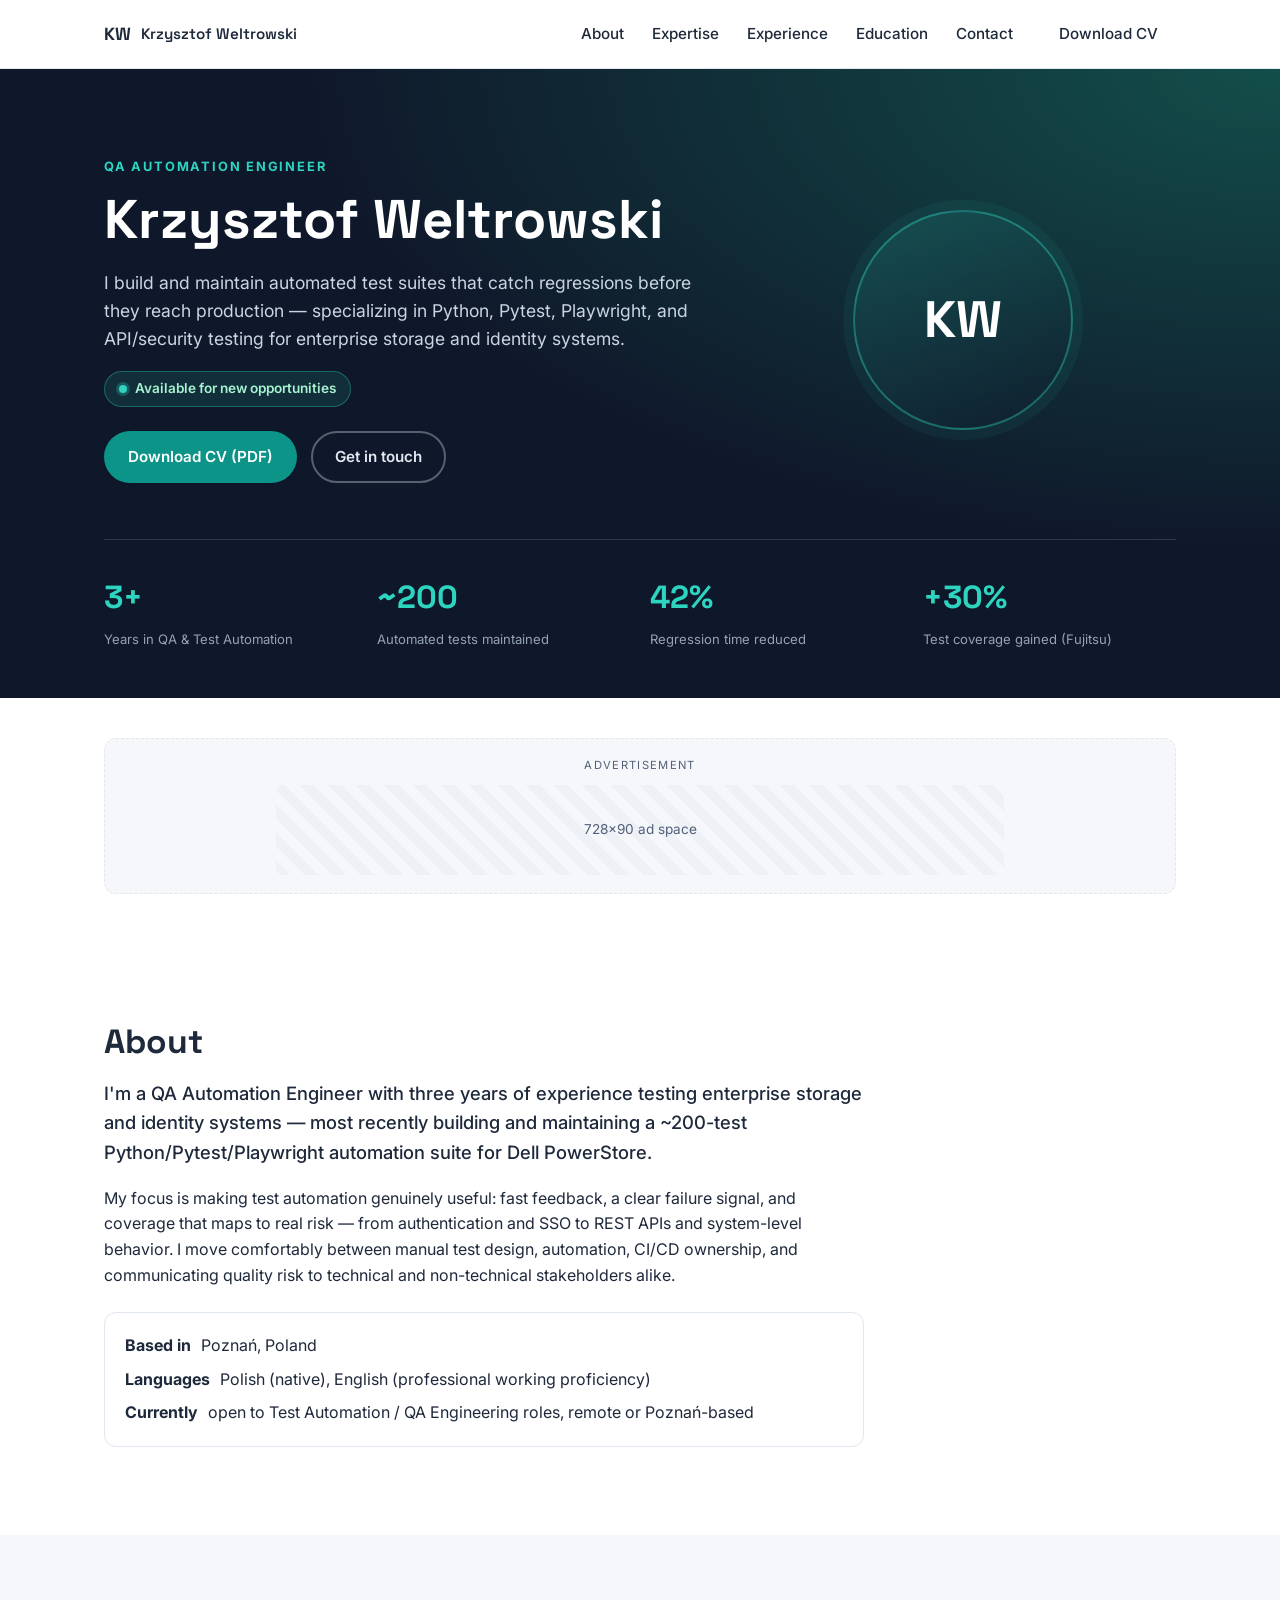
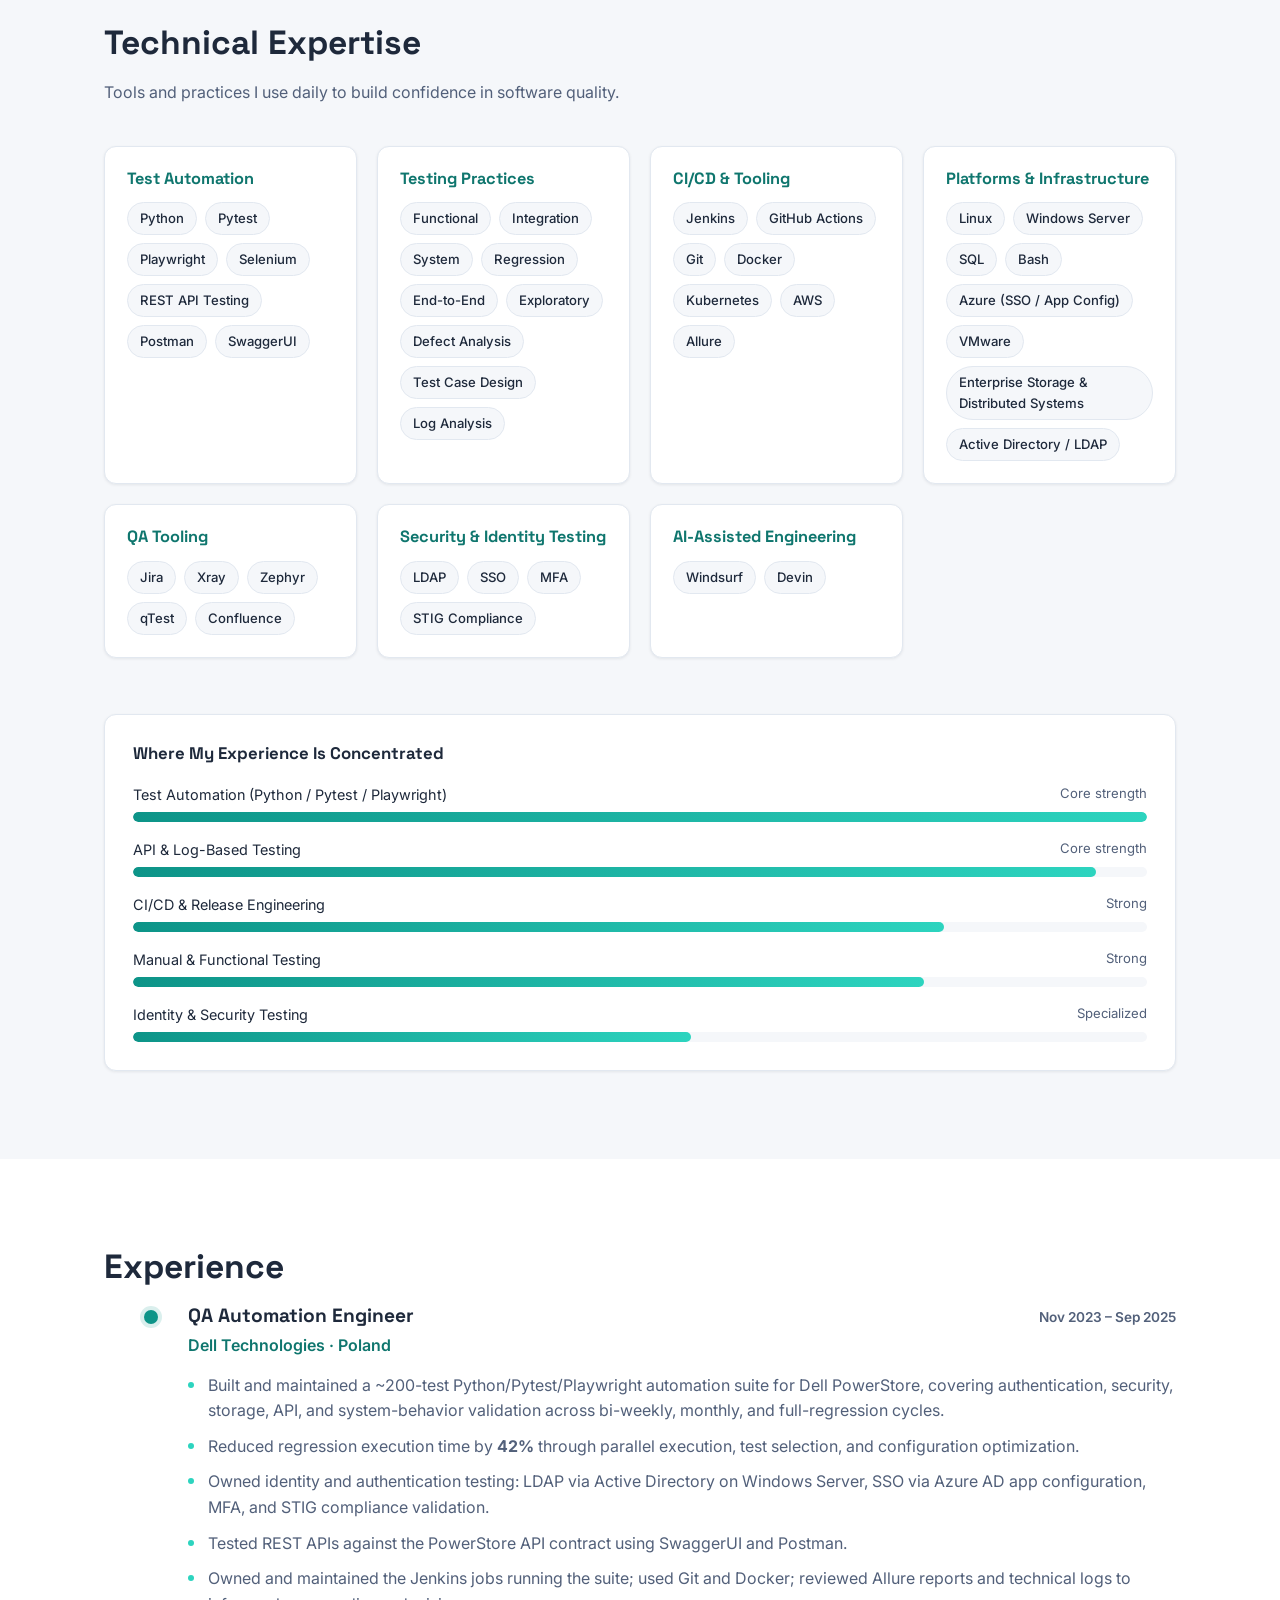
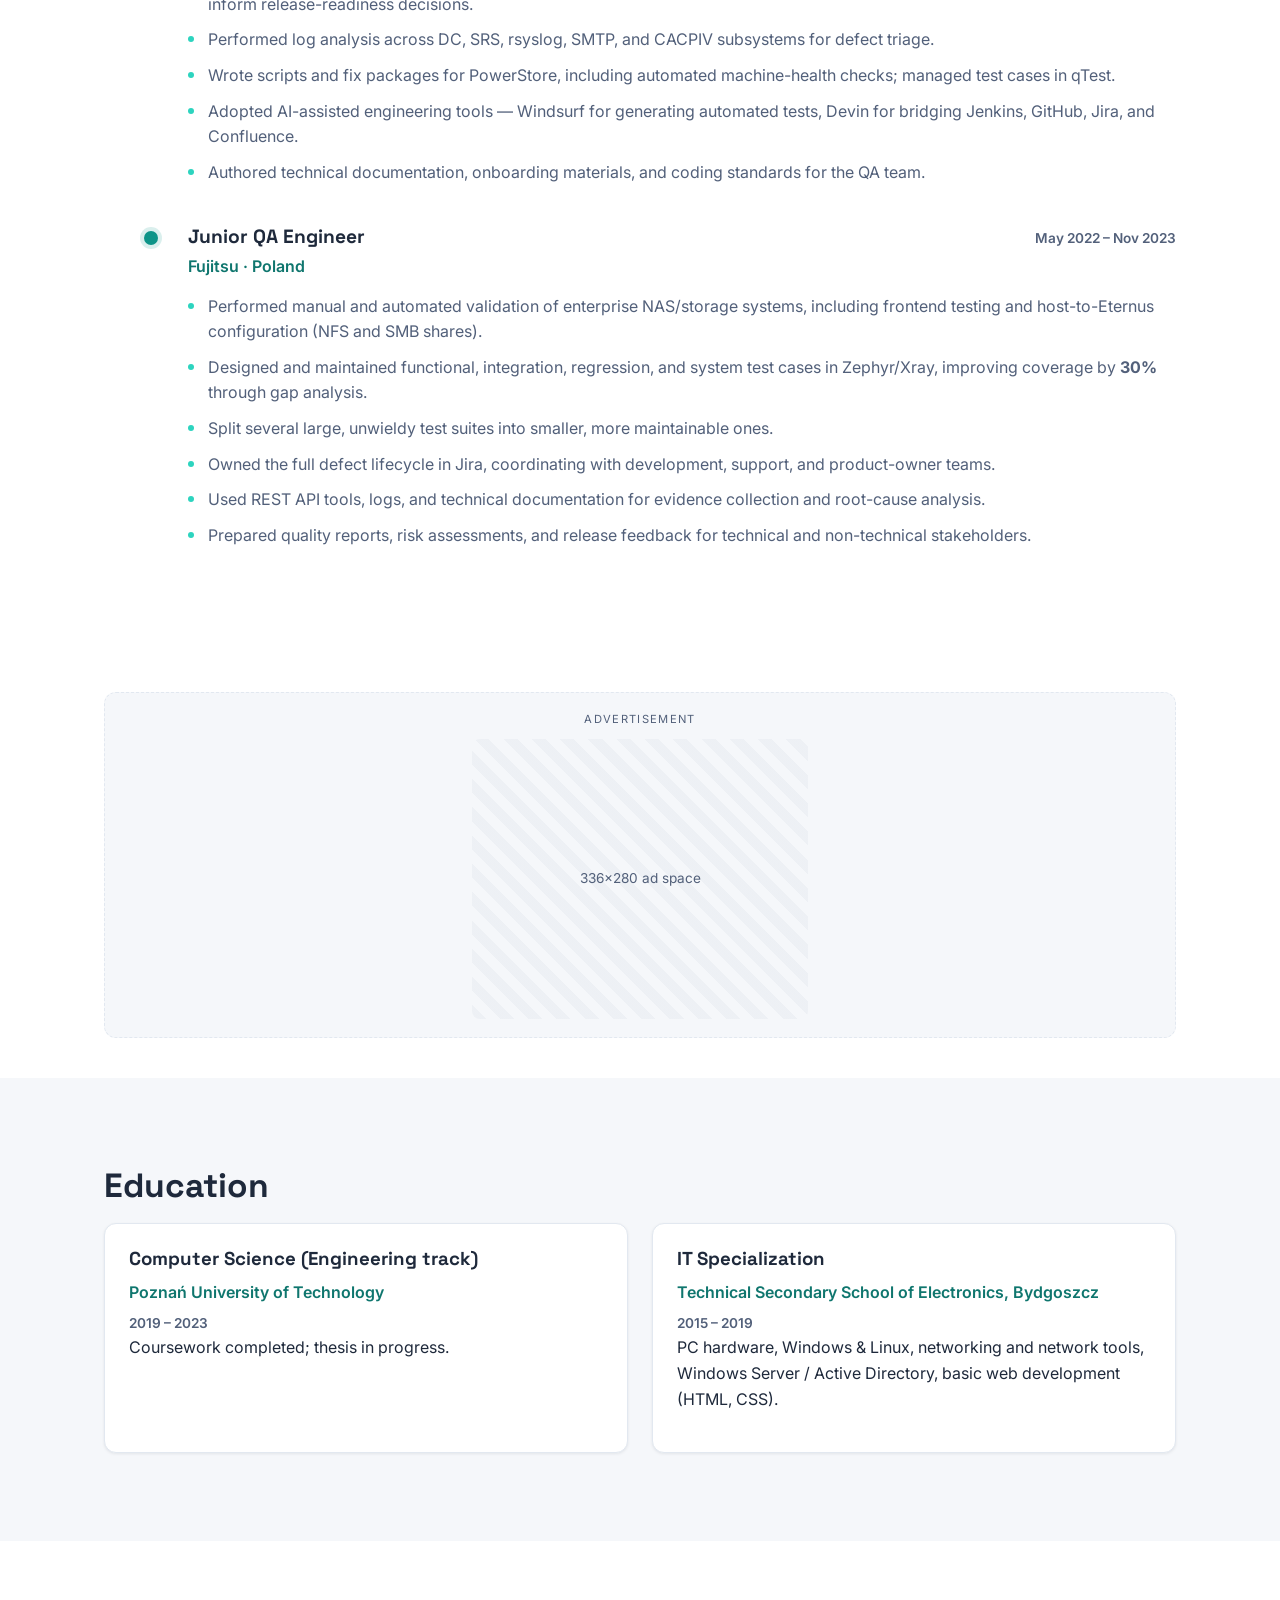
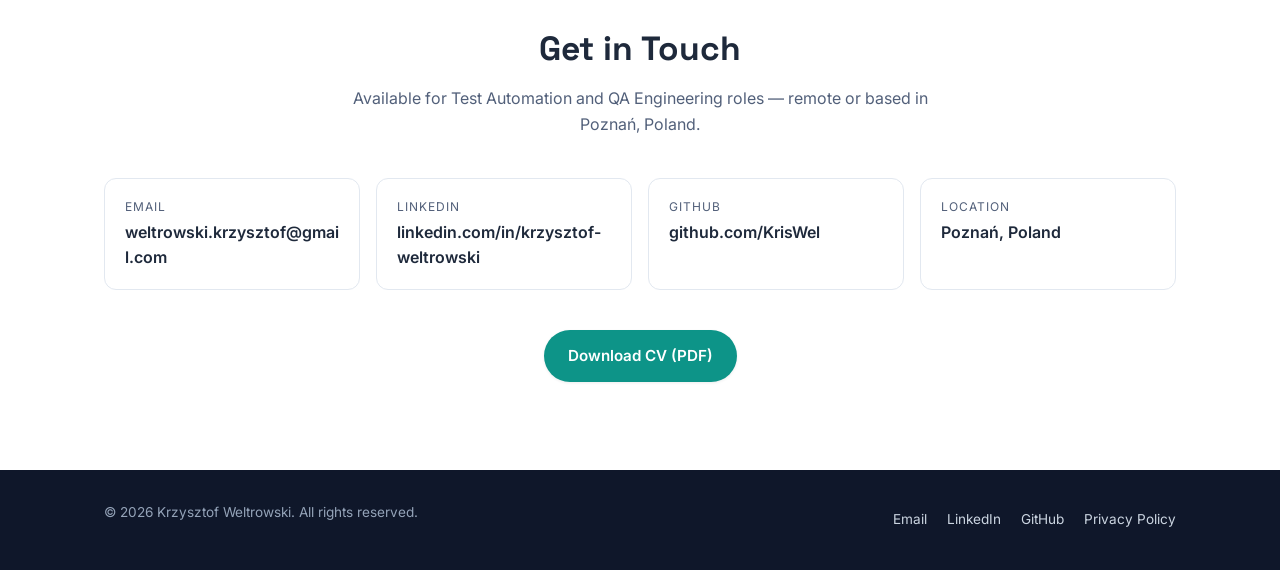
==== index.html @ bc9af30b "Build professional QA Automation Engineer portfolio site Static, dependency-free HTML/CSS/JS one-pag" ====
<!DOCTYPE html>
<html lang="en">
<head>
<meta charset="UTF-8">
<meta name="viewport" content="width=device-width, initial-scale=1.0">
<title>Krzysztof Weltrowski — QA Automation Engineer</title>
<meta name="description" content="Krzysztof Weltrowski is a QA Automation Engineer specializing in Python, Pytest, Playwright, REST API testing, and CI/CD-driven quality processes for enterprise storage and identity systems.">
<meta name="keywords" content="QA Automation Engineer, Test Automation, Python, Pytest, Playwright, Selenium, REST API Testing, QA Engineer, Software Tester, CI/CD, Jenkins, Poznań, Poland">
<meta name="author" content="Krzysztof Weltrowski">
<meta name="robots" content="index, follow">
<link rel="canonical" href="https://kriswel.github.io/My-Portfolio-site/">

<!-- Open Graph -->
<meta property="og:type" content="website">
<meta property="og:title" content="Krzysztof Weltrowski — QA Automation Engineer">
<meta property="og:description" content="QA Automation Engineer specializing in Python, Pytest, Playwright, REST API testing, and CI/CD-driven quality processes.">
<meta property="og:url" content="https://kriswel.github.io/My-Portfolio-site/">
<meta property="og:site_name" content="Krzysztof Weltrowski — Portfolio">
<meta property="og:locale" content="en_US">

<!-- Twitter -->
<meta name="twitter:card" content="summary">
<meta name="twitter:title" content="Krzysztof Weltrowski — QA Automation Engineer">
<meta name="twitter:description" content="QA Automation Engineer specializing in Python, Pytest, Playwright, REST API testing, and CI/CD-driven quality processes.">

<link rel="icon" type="image/svg+xml" href="assets/img/favicon.svg">
<link rel="preconnect" href="https://fonts.googleapis.com">
<link rel="preconnect" href="https://fonts.gstatic.com" crossorigin>
<link href="https://fonts.googleapis.com/css2?family=Space+Grotesk:wght@500;600;700&family=Inter:wght@400;500;600;700&display=swap" rel="stylesheet">
<link rel="stylesheet" href="assets/css/styles.css">

<!--
  GOOGLE ADSENSE — head script (disabled until you have an approved publisher account)
  Once approved, uncomment and replace ca-pub-XXXXXXXXXXXXXXXX with your real Publisher ID,
  then see README.md for the matching per-slot snippets and the EU consent requirement.

  <script async src="https://pagead2.googlesyndication.com/pagead/js/adsbygoogle.js?client=ca-pub-XXXXXXXXXXXXXXXX" crossorigin="anonymous"></script>
-->

<!-- Structured data for search engines / ATS-style parsers -->
<script type="application/ld+json">
{
  "@context": "https://schema.org",
  "@type": "Person",
  "name": "Krzysztof Weltrowski",
  "jobTitle": "QA Automation Engineer",
  "url": "https://kriswel.github.io/My-Portfolio-site/",
  "email": "mailto:weltrowski.krzysztof@gmail.com",
  "address": {
    "@type": "PostalAddress",
    "addressLocality": "Poznań",
    "addressCountry": "PL"
  },
  "sameAs": [
    "https://linkedin.com/in/krzysztof-weltrowski",
    "https://github.com/KrisWel"
  ],
  "knowsAbout": ["Test Automation", "Python", "Pytest", "Playwright", "Selenium", "REST API Testing", "CI/CD", "Jenkins", "QA Engineering"],
  "alumniOf": [
    { "@type": "CollegeOrUniversity", "name": "Poznań University of Technology" },
    { "@type": "EducationalOrganization", "name": "Technical Secondary School of Electronics, Bydgoszcz" }
  ]
}
</script>
</head>
<body>

<a class="skip-link" href="#main">Skip to content</a>

<header class="site-header" id="top">
  <div class="wrap header-inner">
    <a href="#top" class="brand">KW<span class="brand-full">Krzysztof Weltrowski</span></a>
    <nav class="nav" id="nav" aria-label="Primary">
      <a href="#about">About</a>
      <a href="#expertise">Expertise</a>
      <a href="#experience">Experience</a>
      <a href="#education">Education</a>
      <a href="#contact">Contact</a>
      <a href="assets/resume/krzysztof-weltrowski-resume.pdf" class="btn btn-small" download>Download CV</a>
    </nav>
    <button class="nav-toggle" id="navToggle" aria-expanded="false" aria-controls="nav" aria-label="Toggle navigation menu">
      <span></span><span></span><span></span>
    </button>
  </div>
</header>

<main id="main">

  <!-- HERO -->
  <section class="hero">
    <div class="wrap hero-inner">
      <div class="hero-copy reveal">
        <p class="eyebrow">QA Automation Engineer</p>
        <h1>Krzysztof Weltrowski</h1>
        <p class="hero-lede">
          I build and maintain automated test suites that catch regressions before they reach
          production — specializing in Python, Pytest, Playwright, and API/security testing
          for enterprise storage and identity systems.
        </p>
        <p class="availability-badge"><span class="dot"></span> Available for new opportunities</p>
        <div class="hero-actions">
          <a href="assets/resume/krzysztof-weltrowski-resume.pdf" class="btn btn-primary" download>Download CV (PDF)</a>
          <a href="#contact" class="btn btn-ghost">Get in touch</a>
        </div>
      </div>
      <div class="hero-figure reveal" aria-hidden="true">
        <div class="avatar-ring">
          <span>KW</span>
        </div>
      </div>
    </div>

    <div class="wrap">
      <dl class="stat-row reveal">
        <div class="stat">
          <dt>Years in QA &amp; Test Automation</dt>
          <dd>3+</dd>
        </div>
        <div class="stat">
          <dt>Automated tests maintained</dt>
          <dd>~200</dd>
        </div>
        <div class="stat">
          <dt>Regression time reduced</dt>
          <dd>42%</dd>
        </div>
        <div class="stat">
          <dt>Test coverage gained (Fujitsu)</dt>
          <dd>+30%</dd>
        </div>
      </dl>
    </div>
  </section>

  <!-- AD SLOT 1 -->
  <div class="wrap">
    <div class="ad-slot ad-slot--banner">
      <span class="ad-slot__label">Advertisement</span>
      <!--
        GOOGLE ADSENSE unit — uncomment once you have a Publisher ID and Ad Unit slot ID.
        <ins class="adsbygoogle"
             style="display:block"
             data-ad-client="ca-pub-XXXXXXXXXXXXXXXX"
             data-ad-slot="XXXXXXXXXX"
             data-ad-format="auto"
             data-full-width-responsive="true"></ins>
        <script>(adsbygoogle = window.adsbygoogle || []).push({});</script>
      -->
      <div class="ad-slot__placeholder">728×90 ad space</div>
    </div>
  </div>

  <!-- ABOUT -->
  <section class="section" id="about">
    <div class="wrap">
      <h2 class="section-title reveal">About</h2>
      <div class="about-grid reveal">
        <p class="about-lede">
          I'm a QA Automation Engineer with three years of experience testing enterprise
          storage and identity systems — most recently building and maintaining a
          ~200-test Python/Pytest/Playwright automation suite for Dell PowerStore.
        </p>
        <p>
          My focus is making test automation genuinely useful: fast feedback, a clear
          failure signal, and coverage that maps to real risk — from authentication and
          SSO to REST APIs and system-level behavior. I move comfortably between manual
          test design, automation, CI/CD ownership, and communicating quality risk to
          technical and non-technical stakeholders alike.
        </p>
        <ul class="about-facts">
          <li><strong>Based in</strong> Poznań, Poland</li>
          <li><strong>Languages</strong> Polish (native), English (professional working proficiency)</li>
          <li><strong>Currently</strong> open to Test Automation / QA Engineering roles, remote or Poznań-based</li>
        </ul>
      </div>
    </div>
  </section>

  <!-- EXPERTISE -->
  <section class="section section-alt" id="expertise">
    <div class="wrap">
      <h2 class="section-title reveal">Technical Expertise</h2>
      <p class="section-subtitle reveal">Tools and practices I use daily to build confidence in software quality.</p>

      <div class="skill-grid reveal">
        <article class="skill-card">
          <h3>Test Automation</h3>
          <ul class="tag-list">
            <li>Python</li><li>Pytest</li><li>Playwright</li><li>Selenium</li>
            <li>REST API Testing</li><li>Postman</li><li>SwaggerUI</li>
          </ul>
        </article>
        <article class="skill-card">
          <h3>Testing Practices</h3>
          <ul class="tag-list">
            <li>Functional</li><li>Integration</li><li>System</li><li>Regression</li>
            <li>End-to-End</li><li>Exploratory</li><li>Defect Analysis</li>
            <li>Test Case Design</li><li>Log Analysis</li>
          </ul>
        </article>
        <article class="skill-card">
          <h3>CI/CD &amp; Tooling</h3>
          <ul class="tag-list">
            <li>Jenkins</li><li>GitHub Actions</li><li>Git</li><li>Docker</li>
            <li>Kubernetes</li><li>AWS</li><li>Allure</li>
          </ul>
        </article>
        <article class="skill-card">
          <h3>Platforms &amp; Infrastructure</h3>
          <ul class="tag-list">
            <li>Linux</li><li>Windows Server</li><li>SQL</li><li>Bash</li>
            <li>Azure (SSO / App Config)</li><li>VMware</li>
            <li>Enterprise Storage &amp; Distributed Systems</li><li>Active Directory / LDAP</li>
          </ul>
        </article>
        <article class="skill-card">
          <h3>QA Tooling</h3>
          <ul class="tag-list">
            <li>Jira</li><li>Xray</li><li>Zephyr</li><li>qTest</li><li>Confluence</li>
          </ul>
        </article>
        <article class="skill-card">
          <h3>Security &amp; Identity Testing</h3>
          <ul class="tag-list">
            <li>LDAP</li><li>SSO</li><li>MFA</li><li>STIG Compliance</li>
          </ul>
        </article>
        <article class="skill-card">
          <h3>AI-Assisted Engineering</h3>
          <ul class="tag-list">
            <li>Windsurf</li><li>Devin</li>
          </ul>
        </article>
      </div>

      <div class="focus-chart reveal">
        <h3>Where My Experience Is Concentrated</h3>
        <ul class="bar-list">
          <li>
            <div class="bar-label"><span>Test Automation (Python / Pytest / Playwright)</span><em>Core strength</em></div>
            <div class="bar-track"><div class="bar-fill" style="--fill:100%"></div></div>
          </li>
          <li>
            <div class="bar-label"><span>API &amp; Log-Based Testing</span><em>Core strength</em></div>
            <div class="bar-track"><div class="bar-fill" style="--fill:95%"></div></div>
          </li>
          <li>
            <div class="bar-label"><span>CI/CD &amp; Release Engineering</span><em>Strong</em></div>
            <div class="bar-track"><div class="bar-fill" style="--fill:80%"></div></div>
          </li>
          <li>
            <div class="bar-label"><span>Manual &amp; Functional Testing</span><em>Strong</em></div>
            <div class="bar-track"><div class="bar-fill" style="--fill:78%"></div></div>
          </li>
          <li>
            <div class="bar-label"><span>Identity &amp; Security Testing</span><em>Specialized</em></div>
            <div class="bar-track"><div class="bar-fill" style="--fill:55%"></div></div>
          </li>
        </ul>
      </div>
    </div>
  </section>

  <!-- EXPERIENCE -->
  <section class="section" id="experience">
    <div class="wrap">
      <h2 class="section-title reveal">Experience</h2>

      <ol class="timeline reveal">
        <li class="timeline-item">
          <div class="timeline-marker"></div>
          <div class="timeline-content">
            <div class="timeline-head">
              <h3>QA Automation Engineer</h3>
              <span class="timeline-dates">Nov 2023 – Sep 2025</span>
            </div>
            <p class="timeline-org">Dell Technologies · Poland</p>
            <ul>
              <li>Built and maintained a ~200-test Python/Pytest/Playwright automation suite for Dell PowerStore, covering authentication, security, storage, API, and system-behavior validation across bi-weekly, monthly, and full-regression cycles.</li>
              <li>Reduced regression execution time by <strong>42%</strong> through parallel execution, test selection, and configuration optimization.</li>
              <li>Owned identity and authentication testing: LDAP via Active Directory on Windows Server, SSO via Azure AD app configuration, MFA, and STIG compliance validation.</li>
              <li>Tested REST APIs against the PowerStore API contract using SwaggerUI and Postman.</li>
              <li>Owned and maintained the Jenkins jobs running the suite; used Git and Docker; reviewed Allure reports and technical logs to inform release-readiness decisions.</li>
              <li>Performed log analysis across DC, SRS, rsyslog, SMTP, and CACPIV subsystems for defect triage.</li>
              <li>Wrote scripts and fix packages for PowerStore, including automated machine-health checks; managed test cases in qTest.</li>
              <li>Adopted AI-assisted engineering tools — Windsurf for generating automated tests, Devin for bridging Jenkins, GitHub, Jira, and Confluence.</li>
              <li>Authored technical documentation, onboarding materials, and coding standards for the QA team.</li>
            </ul>
          </div>
        </li>

        <li class="timeline-item">
          <div class="timeline-marker"></div>
          <div class="timeline-content">
            <div class="timeline-head">
              <h3>Junior QA Engineer</h3>
              <span class="timeline-dates">May 2022 – Nov 2023</span>
            </div>
            <p class="timeline-org">Fujitsu · Poland</p>
            <ul>
              <li>Performed manual and automated validation of enterprise NAS/storage systems, including frontend testing and host-to-Eternus configuration (NFS and SMB shares).</li>
              <li>Designed and maintained functional, integration, regression, and system test cases in Zephyr/Xray, improving coverage by <strong>30%</strong> through gap analysis.</li>
              <li>Split several large, unwieldy test suites into smaller, more maintainable ones.</li>
              <li>Owned the full defect lifecycle in Jira, coordinating with development, support, and product-owner teams.</li>
              <li>Used REST API tools, logs, and technical documentation for evidence collection and root-cause analysis.</li>
              <li>Prepared quality reports, risk assessments, and release feedback for technical and non-technical stakeholders.</li>
            </ul>
          </div>
        </li>
      </ol>
    </div>
  </section>

  <!-- AD SLOT 2 -->
  <div class="wrap">
    <div class="ad-slot ad-slot--rect">
      <span class="ad-slot__label">Advertisement</span>
      <!--
        GOOGLE ADSENSE unit — uncomment once you have a Publisher ID and Ad Unit slot ID.
        <ins class="adsbygoogle"
             style="display:block"
             data-ad-client="ca-pub-XXXXXXXXXXXXXXXX"
             data-ad-slot="XXXXXXXXXX"
             data-ad-format="auto"
             data-full-width-responsive="true"></ins>
        <script>(adsbygoogle = window.adsbygoogle || []).push({});</script>
      -->
      <div class="ad-slot__placeholder">336×280 ad space</div>
    </div>
  </div>

  <!-- EDUCATION -->
  <section class="section section-alt" id="education">
    <div class="wrap">
      <h2 class="section-title reveal">Education</h2>
      <div class="education-grid reveal">
        <article class="education-card">
          <h3>Computer Science (Engineering track)</h3>
          <p class="education-org">Poznań University of Technology</p>
          <span class="timeline-dates">2019 – 2023</span>
          <p>Coursework completed; thesis in progress.</p>
        </article>
        <article class="education-card">
          <h3>IT Specialization</h3>
          <p class="education-org">Technical Secondary School of Electronics, Bydgoszcz</p>
          <span class="timeline-dates">2015 – 2019</span>
          <p>PC hardware, Windows &amp; Linux, networking and network tools, Windows Server / Active Directory, basic web development (HTML, CSS).</p>
        </article>
      </div>
    </div>
  </section>

  <!-- CONTACT -->
  <section class="section" id="contact">
    <div class="wrap contact-wrap">
      <h2 class="section-title reveal">Get in Touch</h2>
      <p class="section-subtitle reveal">
        Available for Test Automation and QA Engineering roles — remote or based in Poznań, Poland.
      </p>
      <div class="contact-grid reveal">
        <a class="contact-card" href="mailto:weltrowski.krzysztof@gmail.com">
          <span class="contact-label">Email</span>
          <span class="contact-value">weltrowski.krzysztof@gmail.com</span>
        </a>
        <a class="contact-card" href="https://linkedin.com/in/krzysztof-weltrowski" target="_blank" rel="noopener noreferrer">
          <span class="contact-label">LinkedIn</span>
          <span class="contact-value">linkedin.com/in/krzysztof-weltrowski</span>
        </a>
        <a class="contact-card" href="https://github.com/KrisWel" target="_blank" rel="noopener noreferrer">
          <span class="contact-label">GitHub</span>
          <span class="contact-value">github.com/KrisWel</span>
        </a>
        <div class="contact-card contact-card--static">
          <span class="contact-label">Location</span>
          <span class="contact-value">Poznań, Poland</span>
        </div>
      </div>
      <a href="assets/resume/krzysztof-weltrowski-resume.pdf" class="btn btn-primary" download>Download CV (PDF)</a>
    </div>
  </section>

</main>

<footer class="site-footer">
  <div class="wrap footer-inner">
    <p>&copy; <span id="year"></span> Krzysztof Weltrowski. All rights reserved.</p>
    <nav class="footer-nav" aria-label="Footer">
      <a href="mailto:weltrowski.krzysztof@gmail.com">Email</a>
      <a href="https://linkedin.com/in/krzysztof-weltrowski" target="_blank" rel="noopener noreferrer">LinkedIn</a>
      <a href="https://github.com/KrisWel" target="_blank" rel="noopener noreferrer">GitHub</a>
      <a href="privacy.html">Privacy Policy</a>
    </nav>
  </div>
</footer>

<script src="assets/js/main.js"></script>
</body>
</html>
---- assets/css/styles.css ----
/* ===== Design tokens ===== */
:root {
  --color-bg: #ffffff;
  --color-bg-alt: #f5f7fa;
  --color-bg-dark: #0f172a;
  --color-text: #1e293b;
  --color-text-muted: #52607a;
  --color-text-inverse: #e2e8f0;
  --color-border: #e2e8f0;
  --color-accent: #0d9488;
  --color-accent-light: #2dd4bf;
  --color-accent-dark: #0f766e;
  --font-heading: 'Space Grotesk', 'Segoe UI', sans-serif;
  --font-body: 'Inter', 'Segoe UI', sans-serif;
  --radius: 12px;
  --shadow-sm: 0 1px 3px rgba(15, 23, 42, 0.08);
  --shadow-md: 0 8px 24px rgba(15, 23, 42, 0.10);
  --max-width: 1120px;
}

@media (prefers-color-scheme: dark) {
  :root {
    --color-bg: #0b1220;
    --color-bg-alt: #111a2c;
    --color-text: #e2e8f0;
    --color-text-muted: #93a2bd;
    --color-border: #1f2c47;
  }
}

* { box-sizing: border-box; }
html { scroll-behavior: smooth; }
body {
  margin: 0;
  font-family: var(--font-body);
  color: var(--color-text);
  background: var(--color-bg);
  line-height: 1.6;
  -webkit-font-smoothing: antialiased;
}
h1, h2, h3 { font-family: var(--font-heading); line-height: 1.2; margin: 0 0 0.5em; }
p { margin: 0 0 1em; }
a { color: var(--color-accent-dark); text-decoration: none; }
a:hover { text-decoration: underline; }
ul { padding-left: 0; margin: 0; list-style: none; }
img { max-width: 100%; display: block; }

.wrap {
  max-width: var(--max-width);
  margin: 0 auto;
  padding: 0 24px;
}

.skip-link {
  position: absolute;
  left: -999px;
  top: 0;
  background: var(--color-accent);
  color: #fff;
  padding: 10px 16px;
  z-index: 200;
}
.skip-link:focus { left: 12px; top: 12px; }

/* ===== Buttons ===== */
.btn {
  display: inline-block;
  padding: 12px 22px;
  border-radius: 999px;
  font-weight: 600;
  font-size: 0.95rem;
  border: 2px solid transparent;
  transition: transform 0.15s ease, box-shadow 0.15s ease;
}
.btn:hover { text-decoration: none; transform: translateY(-1px); }
.btn-primary { background: var(--color-accent); color: #fff; box-shadow: var(--shadow-sm); }
.btn-primary:hover { background: var(--color-accent-dark); }
.btn-ghost { border-color: var(--color-border); color: var(--color-text); }
.btn-ghost:hover { border-color: var(--color-accent); color: var(--color-accent-dark); }
.btn-small { padding: 8px 16px; font-size: 0.85rem; }

/* ===== Header ===== */
.site-header {
  position: sticky;
  top: 0;
  z-index: 100;
  background: rgba(255, 255, 255, 0.85);
  backdrop-filter: blur(8px);
  border-bottom: 1px solid var(--color-border);
}
@media (prefers-color-scheme: dark) {
  .site-header { background: rgba(11, 18, 32, 0.85); }
}
.header-inner {
  display: flex;
  align-items: center;
  justify-content: space-between;
  height: 68px;
}
.brand {
  display: flex;
  align-items: center;
  gap: 10px;
  font-family: var(--font-heading);
  font-weight: 700;
  font-size: 1.1rem;
  color: var(--color-text);
}
.brand:hover { text-decoration: none; }
.brand-full { font-size: 0.95rem; font-weight: 600; }
.nav {
  display: flex;
  align-items: center;
  gap: 28px;
}
.nav a { color: var(--color-text); font-weight: 500; font-size: 0.95rem; }
.nav a:hover { color: var(--color-accent-dark); }

.nav-toggle {
  display: none;
  flex-direction: column;
  gap: 5px;
  background: none;
  border: none;
  cursor: pointer;
  padding: 8px;
}
.nav-toggle span {
  width: 24px;
  height: 2px;
  background: var(--color-text);
  display: block;
}

/* ===== Hero ===== */
.hero {
  background: radial-gradient(ellipse at top right, #134e4a 0%, var(--color-bg-dark) 55%);
  color: var(--color-text-inverse);
  padding: 88px 0 48px;
}
.hero-inner {
  display: grid;
  grid-template-columns: 1.4fr 1fr;
  gap: 48px;
  align-items: center;
}
.eyebrow {
  text-transform: uppercase;
  letter-spacing: 0.14em;
  font-size: 0.8rem;
  font-weight: 700;
  color: var(--color-accent-light);
  margin-bottom: 10px;
}
.hero h1 {
  font-size: clamp(2.2rem, 5vw, 3.4rem);
  color: #fff;
  margin-bottom: 16px;
}
.hero-lede {
  font-size: 1.1rem;
  color: #cbd5e1;
  max-width: 56ch;
}
.availability-badge {
  display: inline-flex;
  align-items: center;
  gap: 8px;
  font-size: 0.85rem;
  font-weight: 600;
  color: #a7f3d0;
  background: rgba(45, 212, 191, 0.12);
  border: 1px solid rgba(45, 212, 191, 0.35);
  padding: 6px 14px;
  border-radius: 999px;
  margin-bottom: 24px;
}
.availability-badge .dot {
  width: 8px;
  height: 8px;
  border-radius: 50%;
  background: #2dd4bf;
  box-shadow: 0 0 0 3px rgba(45, 212, 191, 0.25);
}
.hero-actions { display: flex; gap: 14px; flex-wrap: wrap; }
.hero-actions .btn-ghost { color: #e2e8f0; border-color: rgba(226,232,240,0.35); }
.hero-actions .btn-ghost:hover { border-color: var(--color-accent-light); color: var(--color-accent-light); }

.hero-figure { display: flex; justify-content: center; }
.avatar-ring {
  width: 220px;
  height: 220px;
  border-radius: 50%;
  display: flex;
  align-items: center;
  justify-content: center;
  background: linear-gradient(145deg, rgba(45,212,191,0.18), rgba(15,23,42,0.4));
  border: 2px solid rgba(45, 212, 191, 0.4);
  font-family: var(--font-heading);
  font-size: 3.2rem;
  font-weight: 700;
  color: #fff;
  box-shadow: 0 0 0 10px rgba(45,212,191,0.06);
}

.stat-row {
  margin: 56px 0 0;
  padding: 0;
  display: grid;
  grid-template-columns: repeat(4, 1fr);
  gap: 20px;
  border-top: 1px solid rgba(226,232,240,0.15);
  padding-top: 32px;
}
.stat { display: flex; flex-direction: column; gap: 6px; }
.stat dt { font-size: 0.82rem; color: #94a3b8; order: 2; }
.stat dd { margin: 0; font-family: var(--font-heading); font-size: 2rem; font-weight: 700; color: var(--color-accent-light); order: 1; }

/* ===== Ad slots ===== */
.ad-slot {
  margin: 40px auto;
  padding: 18px;
  border: 1px dashed var(--color-border);
  border-radius: var(--radius);
  background: var(--color-bg-alt);
  text-align: center;
  display: flex;
  flex-direction: column;
  align-items: center;
  gap: 10px;
}
.ad-slot__label {
  font-size: 0.7rem;
  text-transform: uppercase;
  letter-spacing: 0.12em;
  color: var(--color-text-muted);
}
.ad-slot__placeholder {
  width: 100%;
  max-width: 728px;
  min-height: 90px;
  display: flex;
  align-items: center;
  justify-content: center;
  color: var(--color-text-muted);
  font-size: 0.85rem;
  border-radius: 8px;
  background: repeating-linear-gradient(45deg, rgba(148,163,184,0.08), rgba(148,163,184,0.08) 10px, transparent 10px, transparent 20px);
}
.ad-slot--rect .ad-slot__placeholder { max-width: 336px; min-height: 280px; }

/* ===== Sections ===== */
.section { padding: 88px 0; }
.section-alt { background: var(--color-bg-alt); }
.section-title { font-size: clamp(1.6rem, 3vw, 2.1rem); }
.section-subtitle { color: var(--color-text-muted); max-width: 60ch; margin-bottom: 40px; }

/* About */
.about-grid { max-width: 760px; }
.about-lede { font-size: 1.15rem; font-weight: 500; }
.about-facts {
  margin-top: 24px;
  display: flex;
  flex-direction: column;
  gap: 8px;
  padding: 20px;
  background: var(--color-bg);
  border: 1px solid var(--color-border);
  border-radius: var(--radius);
}
.about-facts strong { color: var(--color-text); margin-right: 6px; }

/* Skills */
.skill-grid {
  display: grid;
  grid-template-columns: repeat(auto-fit, minmax(240px, 1fr));
  gap: 20px;
  margin-bottom: 56px;
}
.skill-card {
  background: var(--color-bg);
  border: 1px solid var(--color-border);
  border-radius: var(--radius);
  padding: 22px;
  box-shadow: var(--shadow-sm);
}
.skill-card h3 { font-size: 1.02rem; margin-bottom: 14px; color: var(--color-accent-dark); }
.tag-list { display: flex; flex-wrap: wrap; gap: 8px; }
.tag-list li {
  font-size: 0.82rem;
  font-weight: 500;
  padding: 5px 12px;
  border-radius: 999px;
  background: var(--color-bg-alt);
  border: 1px solid var(--color-border);
  color: var(--color-text);
}

.focus-chart {
  background: var(--color-bg);
  border: 1px solid var(--color-border);
  border-radius: var(--radius);
  padding: 28px;
  box-shadow: var(--shadow-sm);
}
.focus-chart h3 { font-size: 1.05rem; margin-bottom: 20px; }
.bar-list { display: flex; flex-direction: column; gap: 16px; }
.bar-label { display: flex; justify-content: space-between; font-size: 0.9rem; margin-bottom: 6px; }
.bar-label em { font-style: normal; color: var(--color-text-muted); font-size: 0.82rem; }
.bar-track { height: 10px; border-radius: 999px; background: var(--color-bg-alt); overflow: hidden; }
.bar-fill {
  height: 100%;
  width: var(--fill);
  border-radius: 999px;
  background: linear-gradient(90deg, var(--color-accent), var(--color-accent-light));
  transform-origin: left;
  transform: scaleX(0);
  transition: transform 1s ease;
}
.reveal.in-view .bar-fill { transform: scaleX(1); }

/* Timeline */
.timeline { display: flex; flex-direction: column; gap: 40px; position: relative; }
.timeline-item { display: grid; grid-template-columns: 20px 1fr; gap: 24px; }
.timeline-marker {
  width: 14px; height: 14px; border-radius: 50%;
  background: var(--color-accent);
  margin-top: 6px;
  box-shadow: 0 0 0 4px rgba(13,148,136,0.15);
}
.timeline-head { display: flex; justify-content: space-between; align-items: baseline; flex-wrap: wrap; gap: 8px; }
.timeline-head h3 { margin-bottom: 0; font-size: 1.2rem; }
.timeline-dates { font-size: 0.85rem; color: var(--color-text-muted); font-weight: 600; }
.timeline-org { color: var(--color-accent-dark); font-weight: 600; margin: 4px 0 14px; }
.timeline-content ul { display: flex; flex-direction: column; gap: 10px; }
.timeline-content li {
  position: relative;
  padding-left: 20px;
  color: var(--color-text-muted);
}
.timeline-content li::before {
  content: "";
  position: absolute;
  left: 0; top: 9px;
  width: 6px; height: 6px;
  border-radius: 50%;
  background: var(--color-accent-light);
}

/* Education */
.education-grid {
  display: grid;
  grid-template-columns: repeat(auto-fit, minmax(280px, 1fr));
  gap: 24px;
}
.education-card {
  background: var(--color-bg);
  border: 1px solid var(--color-border);
  border-radius: var(--radius);
  padding: 24px;
  box-shadow: var(--shadow-sm);
}
.education-org { color: var(--color-accent-dark); font-weight: 600; margin: 4px 0; }

/* Contact */
.contact-wrap { text-align: center; }
.contact-wrap .section-subtitle { margin-left: auto; margin-right: auto; }
.contact-grid {
  display: grid;
  grid-template-columns: repeat(auto-fit, minmax(220px, 1fr));
  gap: 16px;
  margin-bottom: 40px;
  text-align: left;
}
.contact-card {
  display: flex;
  flex-direction: column;
  gap: 4px;
  padding: 18px 20px;
  border: 1px solid var(--color-border);
  border-radius: var(--radius);
  background: var(--color-bg);
  color: var(--color-text);
  transition: border-color 0.15s ease, transform 0.15s ease;
}
.contact-card:hover { border-color: var(--color-accent); transform: translateY(-2px); text-decoration: none; }
.contact-card--static:hover { transform: none; border-color: var(--color-border); }
.contact-label { font-size: 0.75rem; text-transform: uppercase; letter-spacing: 0.08em; color: var(--color-text-muted); }
.contact-value { font-weight: 600; word-break: break-word; }

/* Footer */
.site-footer {
  background: var(--color-bg-dark);
  color: #94a3b8;
  padding: 32px 0;
}
.footer-inner {
  display: flex;
  justify-content: space-between;
  align-items: center;
  flex-wrap: wrap;
  gap: 16px;
  font-size: 0.85rem;
}
.footer-nav { display: flex; gap: 20px; }
.footer-nav a { color: #cbd5e1; }
.footer-nav a:hover { color: var(--color-accent-light); }

/* ===== Reveal animation ===== */
.reveal { opacity: 0; transform: translateY(16px); transition: opacity 0.6s ease, transform 0.6s ease; }
.reveal.in-view { opacity: 1; transform: translateY(0); }

/* ===== Responsive ===== */
@media (max-width: 860px) {
  .hero-inner { grid-template-columns: 1fr; text-align: center; }
  .hero-figure { order: -1; }
  .hero-lede { margin-left: auto; margin-right: auto; }
  .hero-actions { justify-content: center; }
  .stat-row { grid-template-columns: repeat(2, 1fr); }
}
@media (max-width: 720px) {
  .nav {
    position: absolute;
    top: 68px; left: 0; right: 0;
    background: var(--color-bg);
    border-bottom: 1px solid var(--color-border);
    flex-direction: column;
    align-items: flex-start;
    padding: 20px 24px;
    gap: 16px;
    display: none;
  }
  .nav.open { display: flex; }
  .nav-toggle { display: flex; }
  .brand-full { display: none; }
}
@media (max-width: 540px) {
  .stat-row { grid-template-columns: 1fr 1fr; }
  .timeline-item { grid-template-columns: 12px 1fr; gap: 14px; }
}

@media print {
  .site-header, .site-footer, .ad-slot, .hero-figure { display: none; }
}
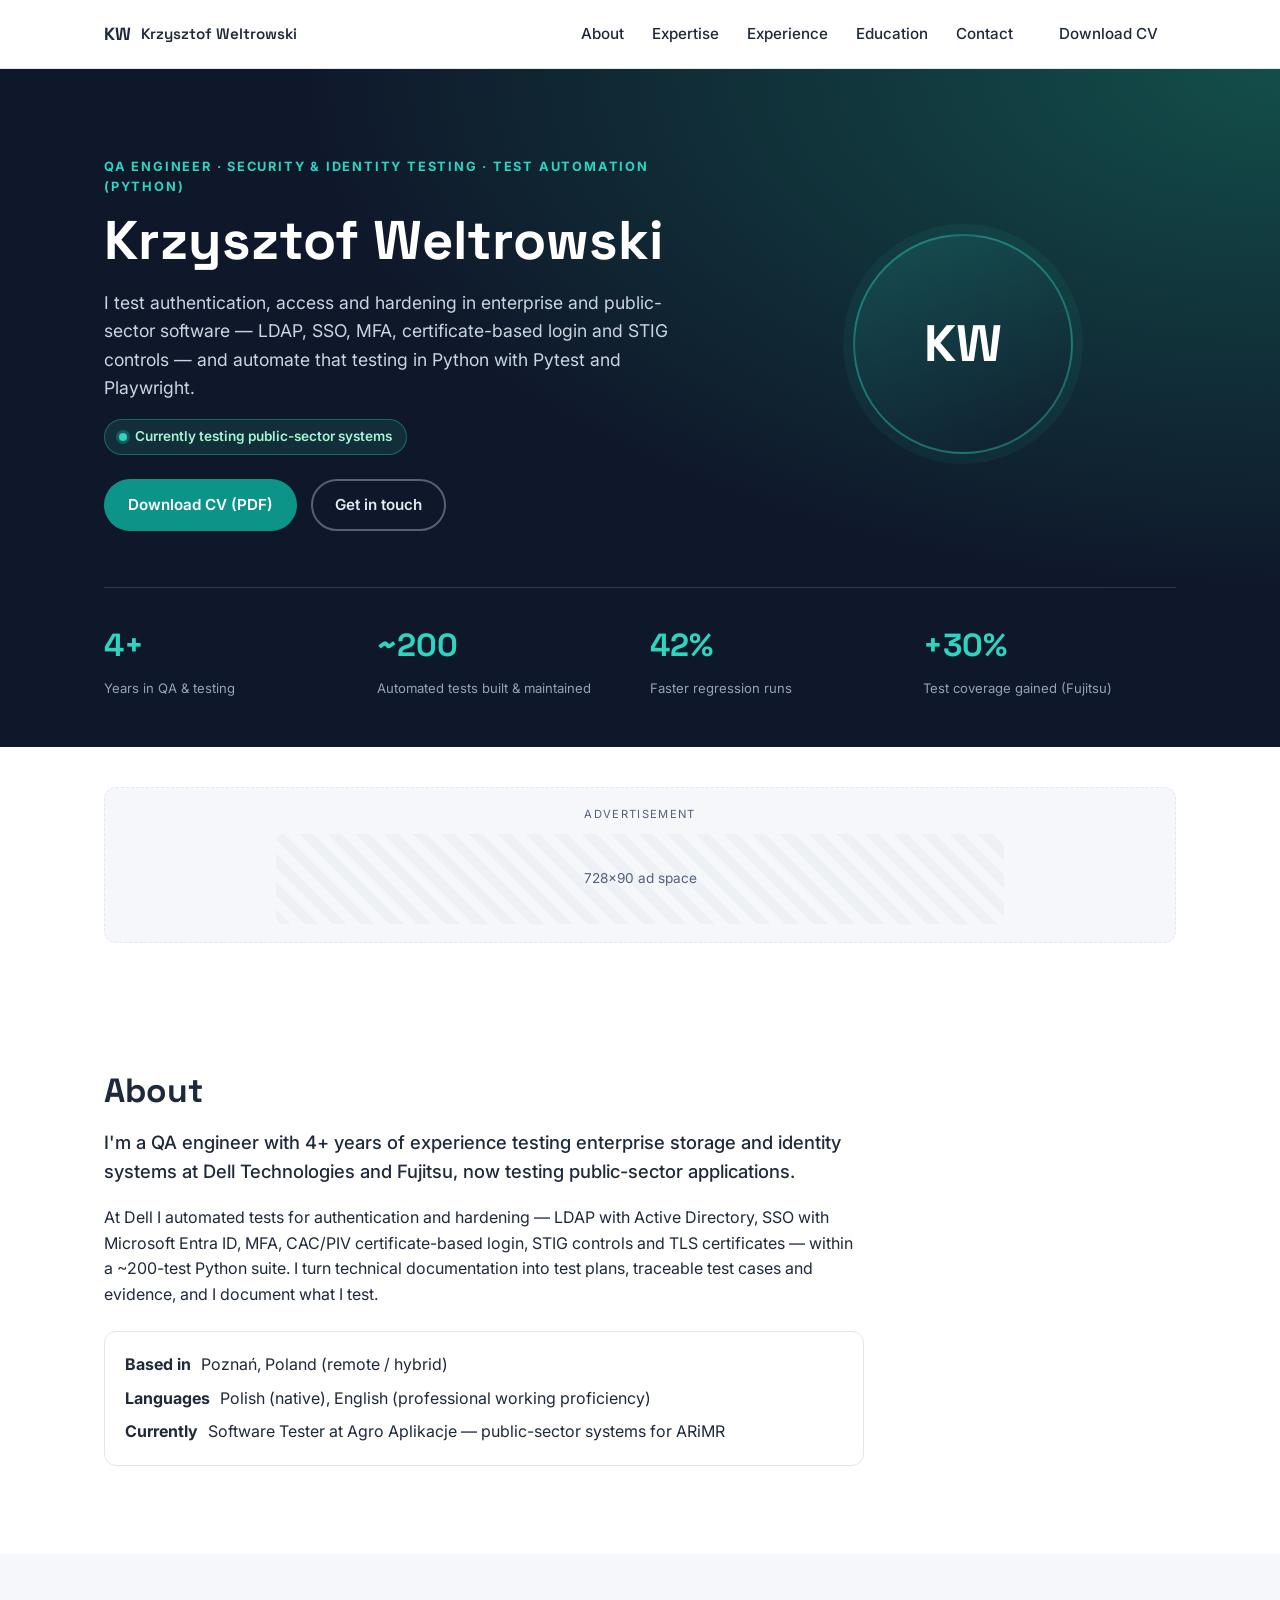
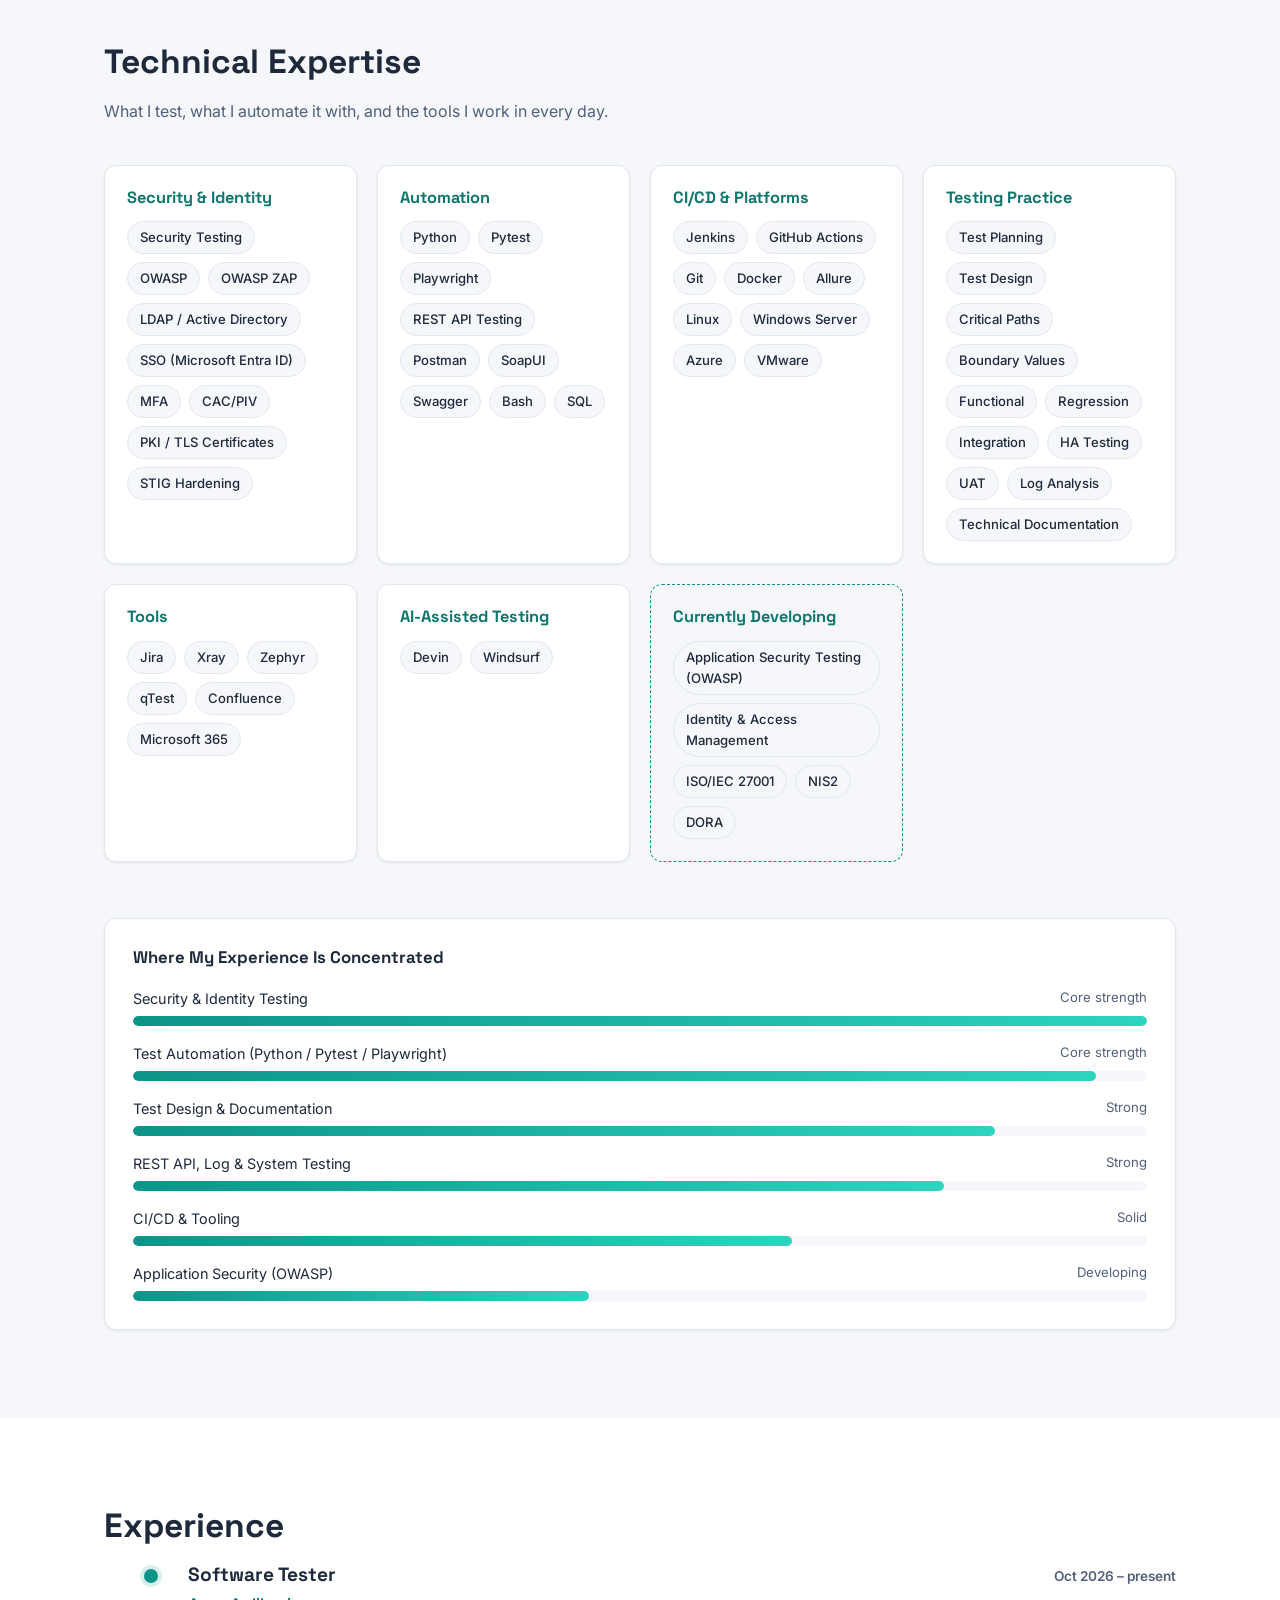
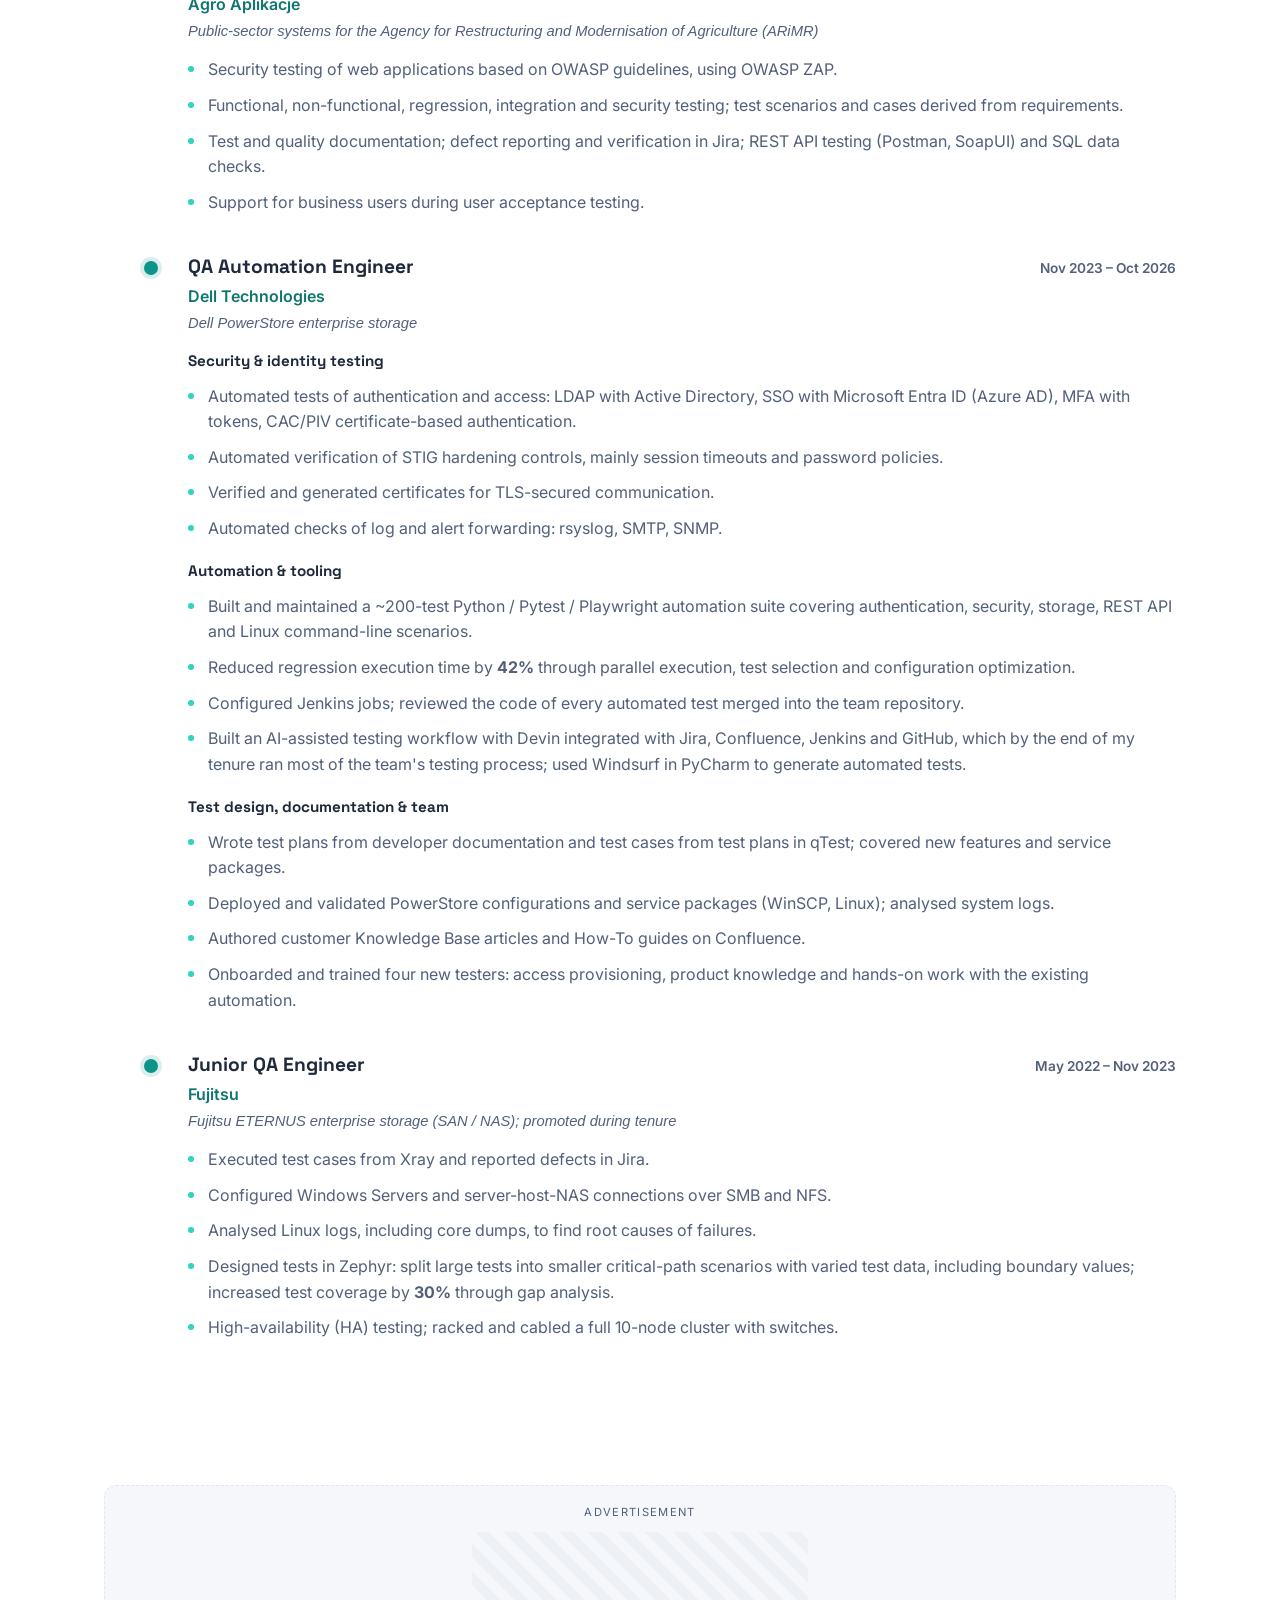
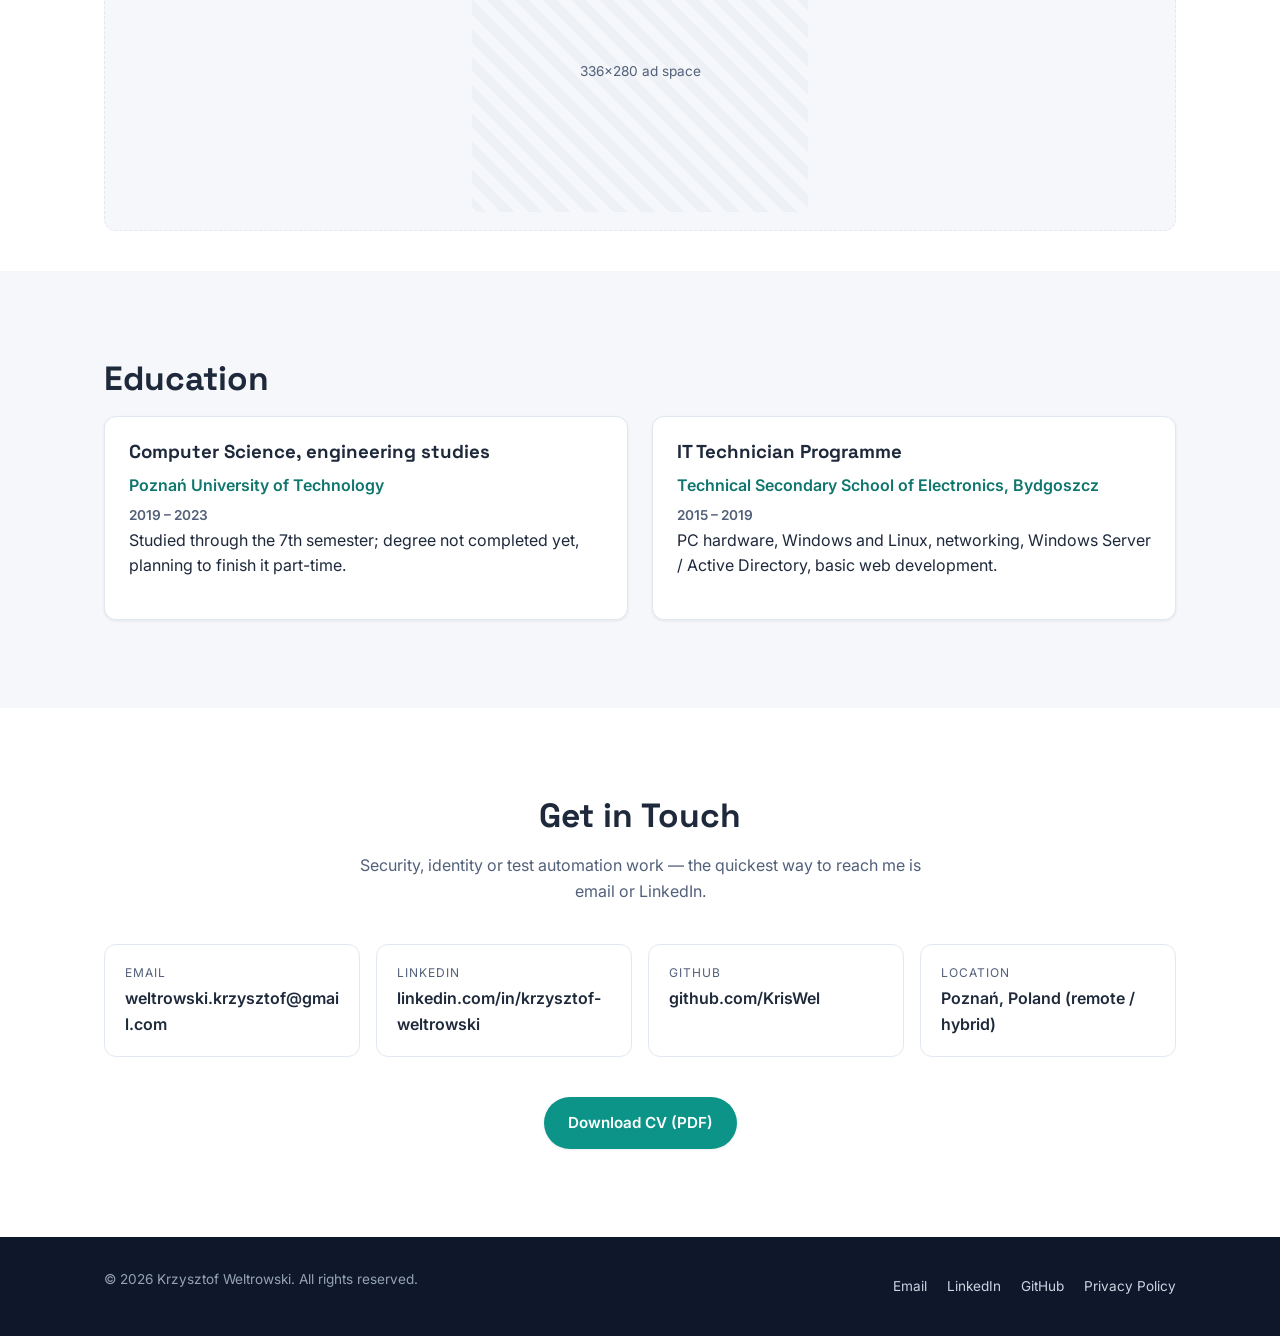
==== commit 5f90ed39: "Align portfolio with current CV and serve the new CV PDF Replace the downloadable CV with the update" ====
--- a/index.html
+++ b/index.html
@@ -3,25 +3,25 @@
 <head>
 <meta charset="UTF-8">
 <meta name="viewport" content="width=device-width, initial-scale=1.0">
-<title>Krzysztof Weltrowski — QA Automation Engineer</title>
-<meta name="description" content="Krzysztof Weltrowski is a QA Automation Engineer specializing in Python, Pytest, Playwright, REST API testing, and CI/CD-driven quality processes for enterprise storage and identity systems.">
-<meta name="keywords" content="QA Automation Engineer, Test Automation, Python, Pytest, Playwright, Selenium, REST API Testing, QA Engineer, Software Tester, CI/CD, Jenkins, Poznań, Poland">
+<title>Krzysztof Weltrowski — QA Engineer | Security &amp; Identity Testing | Test Automation</title>
+<meta name="description" content="Krzysztof Weltrowski is a QA engineer specializing in security and identity testing (LDAP, SSO, MFA, CAC/PIV, STIG) and Python test automation with Pytest and Playwright. Based in Poznań, Poland.">
+<meta name="keywords" content="QA Engineer, Security Testing, Identity Testing, Test Automation, Python, Pytest, Playwright, OWASP, OWASP ZAP, LDAP, Active Directory, SSO, Microsoft Entra ID, MFA, CAC/PIV, STIG, REST API Testing, Software Tester, Poznań, Poland">
 <meta name="author" content="Krzysztof Weltrowski">
 <meta name="robots" content="index, follow">
 <link rel="canonical" href="https://kriswel.github.io/My-Portfolio-site/">
 
 <!-- Open Graph -->
 <meta property="og:type" content="website">
-<meta property="og:title" content="Krzysztof Weltrowski — QA Automation Engineer">
-<meta property="og:description" content="QA Automation Engineer specializing in Python, Pytest, Playwright, REST API testing, and CI/CD-driven quality processes.">
+<meta property="og:title" content="Krzysztof Weltrowski — QA Engineer | Security &amp; Identity Testing">
+<meta property="og:description" content="QA engineer specializing in security and identity testing and Python test automation (Pytest, Playwright).">
 <meta property="og:url" content="https://kriswel.github.io/My-Portfolio-site/">
 <meta property="og:site_name" content="Krzysztof Weltrowski — Portfolio">
 <meta property="og:locale" content="en_US">
 
 <!-- Twitter -->
 <meta name="twitter:card" content="summary">
-<meta name="twitter:title" content="Krzysztof Weltrowski — QA Automation Engineer">
-<meta name="twitter:description" content="QA Automation Engineer specializing in Python, Pytest, Playwright, REST API testing, and CI/CD-driven quality processes.">
+<meta name="twitter:title" content="Krzysztof Weltrowski — QA Engineer | Security &amp; Identity Testing">
+<meta name="twitter:description" content="QA engineer specializing in security and identity testing and Python test automation (Pytest, Playwright).">
 
 <link rel="icon" type="image/svg+xml" href="assets/img/favicon.svg">
 <link rel="preconnect" href="https://fonts.googleapis.com">
@@ -43,7 +43,8 @@
   "@context": "https://schema.org",
   "@type": "Person",
   "name": "Krzysztof Weltrowski",
-  "jobTitle": "QA Automation Engineer",
+  "jobTitle": "QA Engineer",
+  "worksFor": { "@type": "Organization", "name": "Agro Aplikacje" },
   "url": "https://kriswel.github.io/My-Portfolio-site/",
   "email": "mailto:weltrowski.krzysztof@gmail.com",
   "address": {
@@ -55,7 +56,7 @@
     "https://linkedin.com/in/krzysztof-weltrowski",
     "https://github.com/KrisWel"
   ],
-  "knowsAbout": ["Test Automation", "Python", "Pytest", "Playwright", "Selenium", "REST API Testing", "CI/CD", "Jenkins", "QA Engineering"],
+  "knowsAbout": ["Security Testing", "Identity Testing", "OWASP", "LDAP", "Active Directory", "SSO", "Microsoft Entra ID", "MFA", "CAC/PIV", "STIG", "Test Automation", "Python", "Pytest", "Playwright", "REST API Testing", "Jenkins"],
   "alumniOf": [
     { "@type": "CollegeOrUniversity", "name": "Poznań University of Technology" },
     { "@type": "EducationalOrganization", "name": "Technical Secondary School of Electronics, Bydgoszcz" }
@@ -76,7 +77,7 @@
       <a href="#experience">Experience</a>
       <a href="#education">Education</a>
       <a href="#contact">Contact</a>
-      <a href="assets/resume/krzysztof-weltrowski-resume.pdf" class="btn btn-small" download>Download CV</a>
+      <a href="assets/resume/krzysztof-weltrowski-resume.pdf" class="btn btn-small" download="Krzysztof_Weltrowski_CV_EN.pdf">Download CV</a>
     </nav>
     <button class="nav-toggle" id="navToggle" aria-expanded="false" aria-controls="nav" aria-label="Toggle navigation menu">
       <span></span><span></span><span></span>
@@ -90,16 +91,16 @@
   <section class="hero">
     <div class="wrap hero-inner">
       <div class="hero-copy reveal">
-        <p class="eyebrow">QA Automation Engineer</p>
+        <p class="eyebrow">QA Engineer · Security &amp; Identity Testing · Test Automation (Python)</p>
         <h1>Krzysztof Weltrowski</h1>
         <p class="hero-lede">
-          I build and maintain automated test suites that catch regressions before they reach
-          production — specializing in Python, Pytest, Playwright, and API/security testing
-          for enterprise storage and identity systems.
+          I test authentication, access and hardening in enterprise and public-sector
+          software — LDAP, SSO, MFA, certificate-based login and STIG controls — and
+          automate that testing in Python with Pytest and Playwright.
         </p>
-        <p class="availability-badge"><span class="dot"></span> Available for new opportunities</p>
+        <p class="availability-badge"><span class="dot"></span> Currently testing public-sector systems</p>
         <div class="hero-actions">
-          <a href="assets/resume/krzysztof-weltrowski-resume.pdf" class="btn btn-primary" download>Download CV (PDF)</a>
+          <a href="assets/resume/krzysztof-weltrowski-resume.pdf" class="btn btn-primary" download="Krzysztof_Weltrowski_CV_EN.pdf">Download CV (PDF)</a>
           <a href="#contact" class="btn btn-ghost">Get in touch</a>
         </div>
       </div>
@@ -113,15 +114,15 @@
     <div class="wrap">
       <dl class="stat-row reveal">
         <div class="stat">
-          <dt>Years in QA &amp; Test Automation</dt>
-          <dd>3+</dd>
+          <dt>Years in QA &amp; testing</dt>
+          <dd>4+</dd>
         </div>
         <div class="stat">
-          <dt>Automated tests maintained</dt>
+          <dt>Automated tests built &amp; maintained</dt>
           <dd>~200</dd>
         </div>
         <div class="stat">
-          <dt>Regression time reduced</dt>
+          <dt>Faster regression runs</dt>
           <dd>42%</dd>
         </div>
         <div class="stat">
@@ -156,21 +157,21 @@
       <h2 class="section-title reveal">About</h2>
       <div class="about-grid reveal">
         <p class="about-lede">
-          I'm a QA Automation Engineer with three years of experience testing enterprise
-          storage and identity systems — most recently building and maintaining a
-          ~200-test Python/Pytest/Playwright automation suite for Dell PowerStore.
+          I'm a QA engineer with 4+ years of experience testing enterprise storage and
+          identity systems at Dell Technologies and Fujitsu, now testing public-sector
+          applications.
         </p>
         <p>
-          My focus is making test automation genuinely useful: fast feedback, a clear
-          failure signal, and coverage that maps to real risk — from authentication and
-          SSO to REST APIs and system-level behavior. I move comfortably between manual
-          test design, automation, CI/CD ownership, and communicating quality risk to
-          technical and non-technical stakeholders alike.
+          At Dell I automated tests for authentication and hardening — LDAP with Active
+          Directory, SSO with Microsoft Entra ID, MFA, CAC/PIV certificate-based login,
+          STIG controls and TLS certificates — within a ~200-test Python suite. I turn
+          technical documentation into test plans, traceable test cases and evidence,
+          and I document what I test.
         </p>
         <ul class="about-facts">
-          <li><strong>Based in</strong> Poznań, Poland</li>
+          <li><strong>Based in</strong> Poznań, Poland (remote / hybrid)</li>
           <li><strong>Languages</strong> Polish (native), English (professional working proficiency)</li>
-          <li><strong>Currently</strong> open to Test Automation / QA Engineering roles, remote or Poznań-based</li>
+          <li><strong>Currently</strong> Software Tester at Agro Aplikacje — public-sector systems for ARiMR</li>
         </ul>
       </div>
     </div>
@@ -180,55 +181,56 @@
   <section class="section section-alt" id="expertise">
     <div class="wrap">
       <h2 class="section-title reveal">Technical Expertise</h2>
-      <p class="section-subtitle reveal">Tools and practices I use daily to build confidence in software quality.</p>
+      <p class="section-subtitle reveal">What I test, what I automate it with, and the tools I work in every day.</p>
 
       <div class="skill-grid reveal">
         <article class="skill-card">
-          <h3>Test Automation</h3>
-          <ul class="tag-list">
-            <li>Python</li><li>Pytest</li><li>Playwright</li><li>Selenium</li>
-            <li>REST API Testing</li><li>Postman</li><li>SwaggerUI</li>
-          </ul>
-        </article>
-        <article class="skill-card">
-          <h3>Testing Practices</h3>
-          <ul class="tag-list">
-            <li>Functional</li><li>Integration</li><li>System</li><li>Regression</li>
-            <li>End-to-End</li><li>Exploratory</li><li>Defect Analysis</li>
-            <li>Test Case Design</li><li>Log Analysis</li>
-          </ul>
-        </article>
-        <article class="skill-card">
-          <h3>CI/CD &amp; Tooling</h3>
-          <ul class="tag-list">
-            <li>Jenkins</li><li>GitHub Actions</li><li>Git</li><li>Docker</li>
-            <li>Kubernetes</li><li>AWS</li><li>Allure</li>
-          </ul>
-        </article>
-        <article class="skill-card">
-          <h3>Platforms &amp; Infrastructure</h3>
-          <ul class="tag-list">
-            <li>Linux</li><li>Windows Server</li><li>SQL</li><li>Bash</li>
-            <li>Azure (SSO / App Config)</li><li>VMware</li>
-            <li>Enterprise Storage &amp; Distributed Systems</li><li>Active Directory / LDAP</li>
-          </ul>
-        </article>
-        <article class="skill-card">
-          <h3>QA Tooling</h3>
-          <ul class="tag-list">
-            <li>Jira</li><li>Xray</li><li>Zephyr</li><li>qTest</li><li>Confluence</li>
-          </ul>
-        </article>
-        <article class="skill-card">
-          <h3>Security &amp; Identity Testing</h3>
-          <ul class="tag-list">
-            <li>LDAP</li><li>SSO</li><li>MFA</li><li>STIG Compliance</li>
-          </ul>
-        </article>
-        <article class="skill-card">
-          <h3>AI-Assisted Engineering</h3>
-          <ul class="tag-list">
-            <li>Windsurf</li><li>Devin</li>
+          <h3>Security &amp; Identity</h3>
+          <ul class="tag-list">
+            <li>Security Testing</li><li>OWASP</li><li>OWASP ZAP</li>
+            <li>LDAP / Active Directory</li><li>SSO (Microsoft Entra ID)</li><li>MFA</li>
+            <li>CAC/PIV</li><li>PKI / TLS Certificates</li><li>STIG Hardening</li>
+          </ul>
+        </article>
+        <article class="skill-card">
+          <h3>Automation</h3>
+          <ul class="tag-list">
+            <li>Python</li><li>Pytest</li><li>Playwright</li><li>REST API Testing</li>
+            <li>Postman</li><li>SoapUI</li><li>Swagger</li><li>Bash</li><li>SQL</li>
+          </ul>
+        </article>
+        <article class="skill-card">
+          <h3>CI/CD &amp; Platforms</h3>
+          <ul class="tag-list">
+            <li>Jenkins</li><li>GitHub Actions</li><li>Git</li><li>Docker</li><li>Allure</li>
+            <li>Linux</li><li>Windows Server</li><li>Azure</li><li>VMware</li>
+          </ul>
+        </article>
+        <article class="skill-card">
+          <h3>Testing Practice</h3>
+          <ul class="tag-list">
+            <li>Test Planning</li><li>Test Design</li><li>Critical Paths</li><li>Boundary Values</li>
+            <li>Functional</li><li>Regression</li><li>Integration</li><li>HA Testing</li>
+            <li>UAT</li><li>Log Analysis</li><li>Technical Documentation</li>
+          </ul>
+        </article>
+        <article class="skill-card">
+          <h3>Tools</h3>
+          <ul class="tag-list">
+            <li>Jira</li><li>Xray</li><li>Zephyr</li><li>qTest</li><li>Confluence</li><li>Microsoft 365</li>
+          </ul>
+        </article>
+        <article class="skill-card">
+          <h3>AI-Assisted Testing</h3>
+          <ul class="tag-list">
+            <li>Devin</li><li>Windsurf</li>
+          </ul>
+        </article>
+        <article class="skill-card skill-card--developing">
+          <h3>Currently Developing</h3>
+          <ul class="tag-list">
+            <li>Application Security Testing (OWASP)</li><li>Identity &amp; Access Management</li>
+            <li>ISO/IEC 27001</li><li>NIS2</li><li>DORA</li>
           </ul>
         </article>
       </div>
@@ -237,24 +239,28 @@
         <h3>Where My Experience Is Concentrated</h3>
         <ul class="bar-list">
           <li>
+            <div class="bar-label"><span>Security &amp; Identity Testing</span><em>Core strength</em></div>
+            <div class="bar-track"><div class="bar-fill" style="--fill:100%"></div></div>
+          </li>
+          <li>
             <div class="bar-label"><span>Test Automation (Python / Pytest / Playwright)</span><em>Core strength</em></div>
-            <div class="bar-track"><div class="bar-fill" style="--fill:100%"></div></div>
-          </li>
-          <li>
-            <div class="bar-label"><span>API &amp; Log-Based Testing</span><em>Core strength</em></div>
             <div class="bar-track"><div class="bar-fill" style="--fill:95%"></div></div>
           </li>
           <li>
-            <div class="bar-label"><span>CI/CD &amp; Release Engineering</span><em>Strong</em></div>
+            <div class="bar-label"><span>Test Design &amp; Documentation</span><em>Strong</em></div>
+            <div class="bar-track"><div class="bar-fill" style="--fill:85%"></div></div>
+          </li>
+          <li>
+            <div class="bar-label"><span>REST API, Log &amp; System Testing</span><em>Strong</em></div>
             <div class="bar-track"><div class="bar-fill" style="--fill:80%"></div></div>
           </li>
           <li>
-            <div class="bar-label"><span>Manual &amp; Functional Testing</span><em>Strong</em></div>
-            <div class="bar-track"><div class="bar-fill" style="--fill:78%"></div></div>
-          </li>
-          <li>
-            <div class="bar-label"><span>Identity &amp; Security Testing</span><em>Specialized</em></div>
-            <div class="bar-track"><div class="bar-fill" style="--fill:55%"></div></div>
+            <div class="bar-label"><span>CI/CD &amp; Tooling</span><em>Solid</em></div>
+            <div class="bar-track"><div class="bar-fill" style="--fill:65%"></div></div>
+          </li>
+          <li>
+            <div class="bar-label"><span>Application Security (OWASP)</span><em>Developing</em></div>
+            <div class="bar-track"><div class="bar-fill" style="--fill:45%"></div></div>
           </li>
         </ul>
       </div>
@@ -271,20 +277,52 @@
           <div class="timeline-marker"></div>
           <div class="timeline-content">
             <div class="timeline-head">
+              <h3>Software Tester</h3>
+              <span class="timeline-dates">Oct 2026 – present</span>
+            </div>
+            <p class="timeline-org">Agro Aplikacje</p>
+            <p class="timeline-context">Public-sector systems for the Agency for Restructuring and Modernisation of Agriculture (ARiMR)</p>
+            <ul>
+              <li>Security testing of web applications based on OWASP guidelines, using OWASP ZAP.</li>
+              <li>Functional, non-functional, regression, integration and security testing; test scenarios and cases derived from requirements.</li>
+              <li>Test and quality documentation; defect reporting and verification in Jira; REST API testing (Postman, SoapUI) and SQL data checks.</li>
+              <li>Support for business users during user acceptance testing.</li>
+            </ul>
+          </div>
+        </li>
+
+        <li class="timeline-item">
+          <div class="timeline-marker"></div>
+          <div class="timeline-content">
+            <div class="timeline-head">
               <h3>QA Automation Engineer</h3>
-              <span class="timeline-dates">Nov 2023 – Sep 2025</span>
+              <span class="timeline-dates">Nov 2023 – Oct 2026</span>
             </div>
-            <p class="timeline-org">Dell Technologies · Poland</p>
+            <p class="timeline-org">Dell Technologies</p>
+            <p class="timeline-context">Dell PowerStore enterprise storage</p>
+
+            <h4 class="timeline-subhead">Security &amp; identity testing</h4>
             <ul>
-              <li>Built and maintained a ~200-test Python/Pytest/Playwright automation suite for Dell PowerStore, covering authentication, security, storage, API, and system-behavior validation across bi-weekly, monthly, and full-regression cycles.</li>
-              <li>Reduced regression execution time by <strong>42%</strong> through parallel execution, test selection, and configuration optimization.</li>
-              <li>Owned identity and authentication testing: LDAP via Active Directory on Windows Server, SSO via Azure AD app configuration, MFA, and STIG compliance validation.</li>
-              <li>Tested REST APIs against the PowerStore API contract using SwaggerUI and Postman.</li>
-              <li>Owned and maintained the Jenkins jobs running the suite; used Git and Docker; reviewed Allure reports and technical logs to inform release-readiness decisions.</li>
-              <li>Performed log analysis across DC, SRS, rsyslog, SMTP, and CACPIV subsystems for defect triage.</li>
-              <li>Wrote scripts and fix packages for PowerStore, including automated machine-health checks; managed test cases in qTest.</li>
-              <li>Adopted AI-assisted engineering tools — Windsurf for generating automated tests, Devin for bridging Jenkins, GitHub, Jira, and Confluence.</li>
-              <li>Authored technical documentation, onboarding materials, and coding standards for the QA team.</li>
+              <li>Automated tests of authentication and access: LDAP with Active Directory, SSO with Microsoft Entra ID (Azure AD), MFA with tokens, CAC/PIV certificate-based authentication.</li>
+              <li>Automated verification of STIG hardening controls, mainly session timeouts and password policies.</li>
+              <li>Verified and generated certificates for TLS-secured communication.</li>
+              <li>Automated checks of log and alert forwarding: rsyslog, SMTP, SNMP.</li>
+            </ul>
+
+            <h4 class="timeline-subhead">Automation &amp; tooling</h4>
+            <ul>
+              <li>Built and maintained a ~200-test Python / Pytest / Playwright automation suite covering authentication, security, storage, REST API and Linux command-line scenarios.</li>
+              <li>Reduced regression execution time by <strong>42%</strong> through parallel execution, test selection and configuration optimization.</li>
+              <li>Configured Jenkins jobs; reviewed the code of every automated test merged into the team repository.</li>
+              <li>Built an AI-assisted testing workflow with Devin integrated with Jira, Confluence, Jenkins and GitHub, which by the end of my tenure ran most of the team's testing process; used Windsurf in PyCharm to generate automated tests.</li>
+            </ul>
+
+            <h4 class="timeline-subhead">Test design, documentation &amp; team</h4>
+            <ul>
+              <li>Wrote test plans from developer documentation and test cases from test plans in qTest; covered new features and service packages.</li>
+              <li>Deployed and validated PowerStore configurations and service packages (WinSCP, Linux); analysed system logs.</li>
+              <li>Authored customer Knowledge Base articles and How-To guides on Confluence.</li>
+              <li>Onboarded and trained four new testers: access provisioning, product knowledge and hands-on work with the existing automation.</li>
             </ul>
           </div>
         </li>
@@ -296,14 +334,14 @@
               <h3>Junior QA Engineer</h3>
               <span class="timeline-dates">May 2022 – Nov 2023</span>
             </div>
-            <p class="timeline-org">Fujitsu · Poland</p>
+            <p class="timeline-org">Fujitsu</p>
+            <p class="timeline-context">Fujitsu ETERNUS enterprise storage (SAN / NAS); promoted during tenure</p>
             <ul>
-              <li>Performed manual and automated validation of enterprise NAS/storage systems, including frontend testing and host-to-Eternus configuration (NFS and SMB shares).</li>
-              <li>Designed and maintained functional, integration, regression, and system test cases in Zephyr/Xray, improving coverage by <strong>30%</strong> through gap analysis.</li>
-              <li>Split several large, unwieldy test suites into smaller, more maintainable ones.</li>
-              <li>Owned the full defect lifecycle in Jira, coordinating with development, support, and product-owner teams.</li>
-              <li>Used REST API tools, logs, and technical documentation for evidence collection and root-cause analysis.</li>
-              <li>Prepared quality reports, risk assessments, and release feedback for technical and non-technical stakeholders.</li>
+              <li>Executed test cases from Xray and reported defects in Jira.</li>
+              <li>Configured Windows Servers and server-host-NAS connections over SMB and NFS.</li>
+              <li>Analysed Linux logs, including core dumps, to find root causes of failures.</li>
+              <li>Designed tests in Zephyr: split large tests into smaller critical-path scenarios with varied test data, including boundary values; increased test coverage by <strong>30%</strong> through gap analysis.</li>
+              <li>High-availability (HA) testing; racked and cabled a full 10-node cluster with switches.</li>
             </ul>
           </div>
         </li>
@@ -335,16 +373,16 @@
       <h2 class="section-title reveal">Education</h2>
       <div class="education-grid reveal">
         <article class="education-card">
-          <h3>Computer Science (Engineering track)</h3>
+          <h3>Computer Science, engineering studies</h3>
           <p class="education-org">Poznań University of Technology</p>
           <span class="timeline-dates">2019 – 2023</span>
-          <p>Coursework completed; thesis in progress.</p>
+          <p>Studied through the 7th semester; degree not completed yet, planning to finish it part-time.</p>
         </article>
         <article class="education-card">
-          <h3>IT Specialization</h3>
+          <h3>IT Technician Programme</h3>
           <p class="education-org">Technical Secondary School of Electronics, Bydgoszcz</p>
           <span class="timeline-dates">2015 – 2019</span>
-          <p>PC hardware, Windows &amp; Linux, networking and network tools, Windows Server / Active Directory, basic web development (HTML, CSS).</p>
+          <p>PC hardware, Windows and Linux, networking, Windows Server / Active Directory, basic web development.</p>
         </article>
       </div>
     </div>
@@ -355,7 +393,7 @@
     <div class="wrap contact-wrap">
       <h2 class="section-title reveal">Get in Touch</h2>
       <p class="section-subtitle reveal">
-        Available for Test Automation and QA Engineering roles — remote or based in Poznań, Poland.
+        Security, identity or test automation work — the quickest way to reach me is email or LinkedIn.
       </p>
       <div class="contact-grid reveal">
         <a class="contact-card" href="mailto:weltrowski.krzysztof@gmail.com">
@@ -372,10 +410,10 @@
         </a>
         <div class="contact-card contact-card--static">
           <span class="contact-label">Location</span>
-          <span class="contact-value">Poznań, Poland</span>
-        </div>
-      </div>
-      <a href="assets/resume/krzysztof-weltrowski-resume.pdf" class="btn btn-primary" download>Download CV (PDF)</a>
+          <span class="contact-value">Poznań, Poland (remote / hybrid)</span>
+        </div>
+      </div>
+      <a href="assets/resume/krzysztof-weltrowski-resume.pdf" class="btn btn-primary" download="Krzysztof_Weltrowski_CV_EN.pdf">Download CV (PDF)</a>
     </div>
   </section>
 
--- a/assets/css/styles.css
+++ b/assets/css/styles.css
@@ -285,6 +285,7 @@
   box-shadow: var(--shadow-sm);
 }
 .skill-card h3 { font-size: 1.02rem; margin-bottom: 14px; color: var(--color-accent-dark); }
+.skill-card--developing { border-style: dashed; border-color: var(--color-accent); box-shadow: none; background: transparent; }
 .tag-list { display: flex; flex-wrap: wrap; gap: 8px; }
 .tag-list li {
   font-size: 0.82rem;
@@ -331,7 +332,15 @@
 .timeline-head { display: flex; justify-content: space-between; align-items: baseline; flex-wrap: wrap; gap: 8px; }
 .timeline-head h3 { margin-bottom: 0; font-size: 1.2rem; }
 .timeline-dates { font-size: 0.85rem; color: var(--color-text-muted); font-weight: 600; }
-.timeline-org { color: var(--color-accent-dark); font-weight: 600; margin: 4px 0 14px; }
+.timeline-org { color: var(--color-accent-dark); font-weight: 600; margin: 4px 0 2px; }
+.timeline-context { color: var(--color-text-muted); font-style: italic; font-size: 0.92rem; margin-bottom: 14px; }
+.timeline-subhead {
+  font-family: var(--font-heading);
+  font-size: 0.95rem;
+  color: var(--color-text);
+  margin: 18px 0 10px;
+}
+.timeline-subhead:first-of-type { margin-top: 0; }
 .timeline-content ul { display: flex; flex-direction: column; gap: 10px; }
 .timeline-content li {
   position: relative;
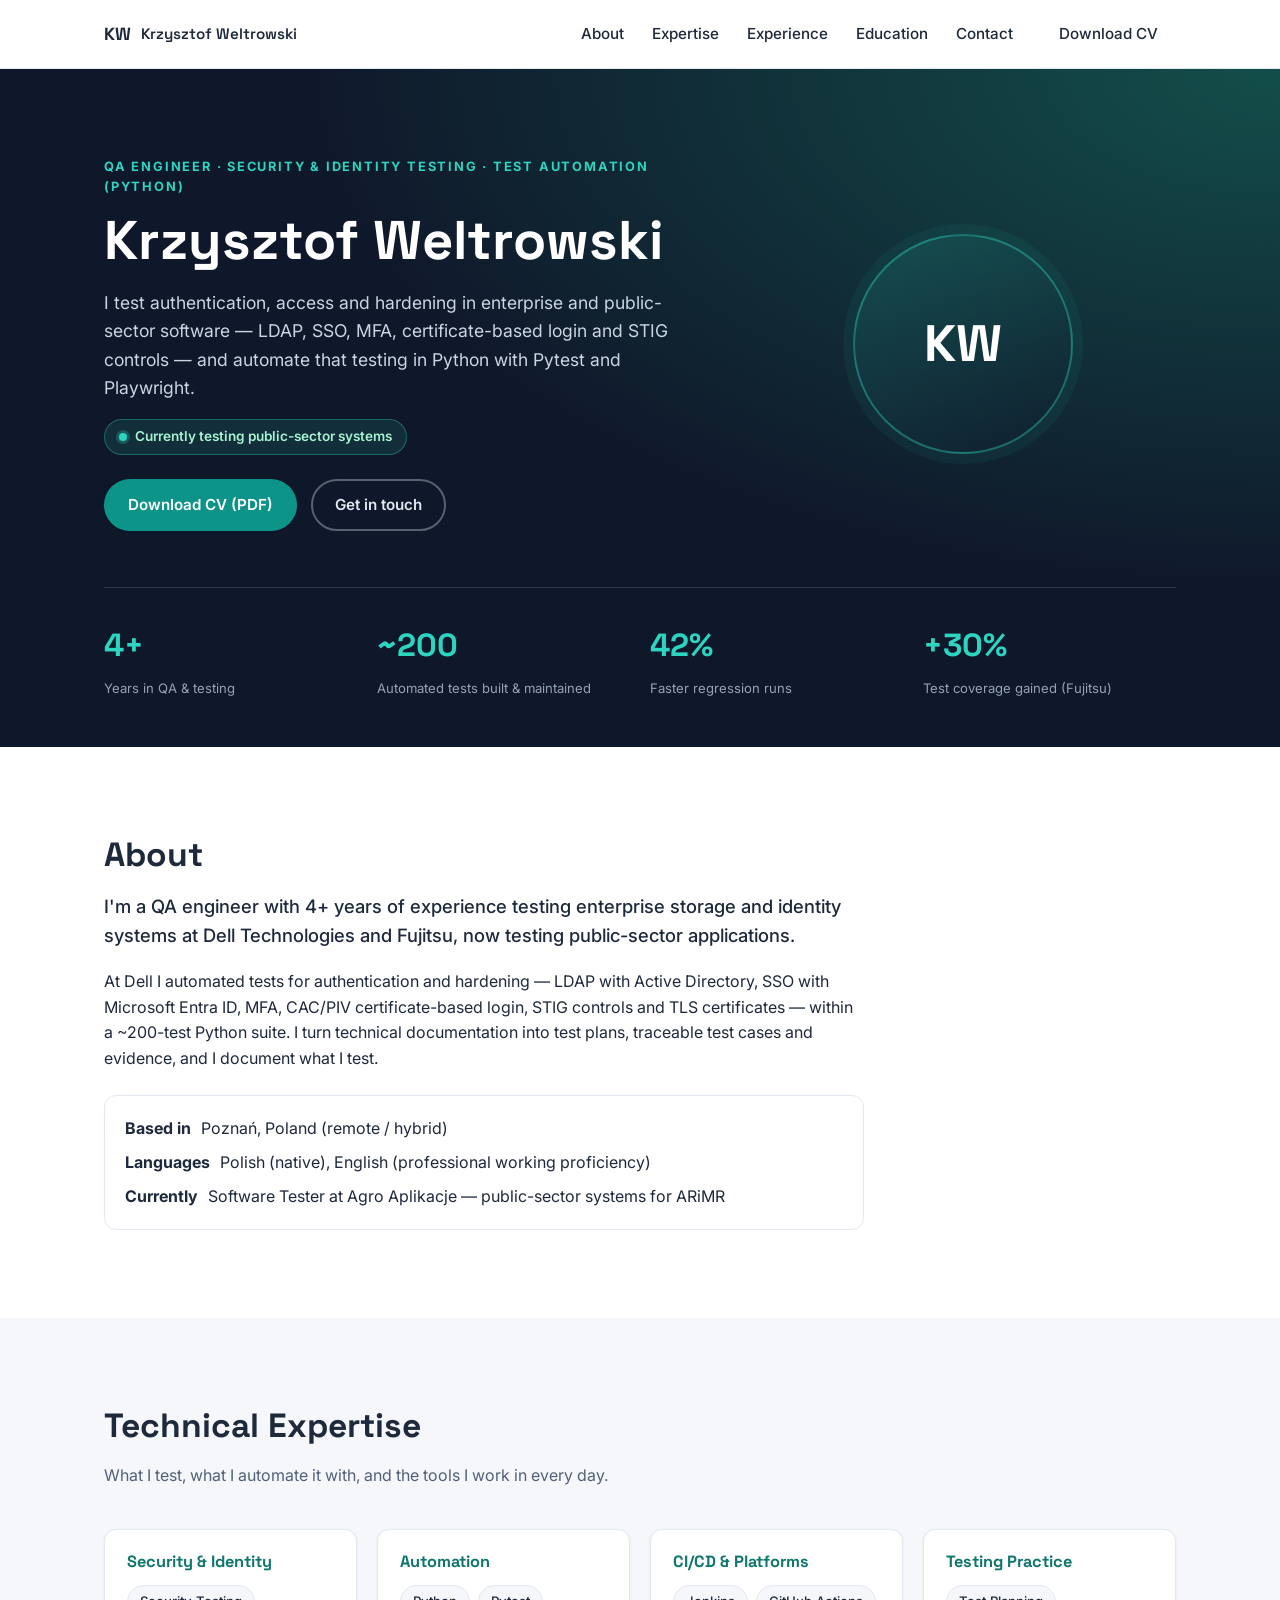
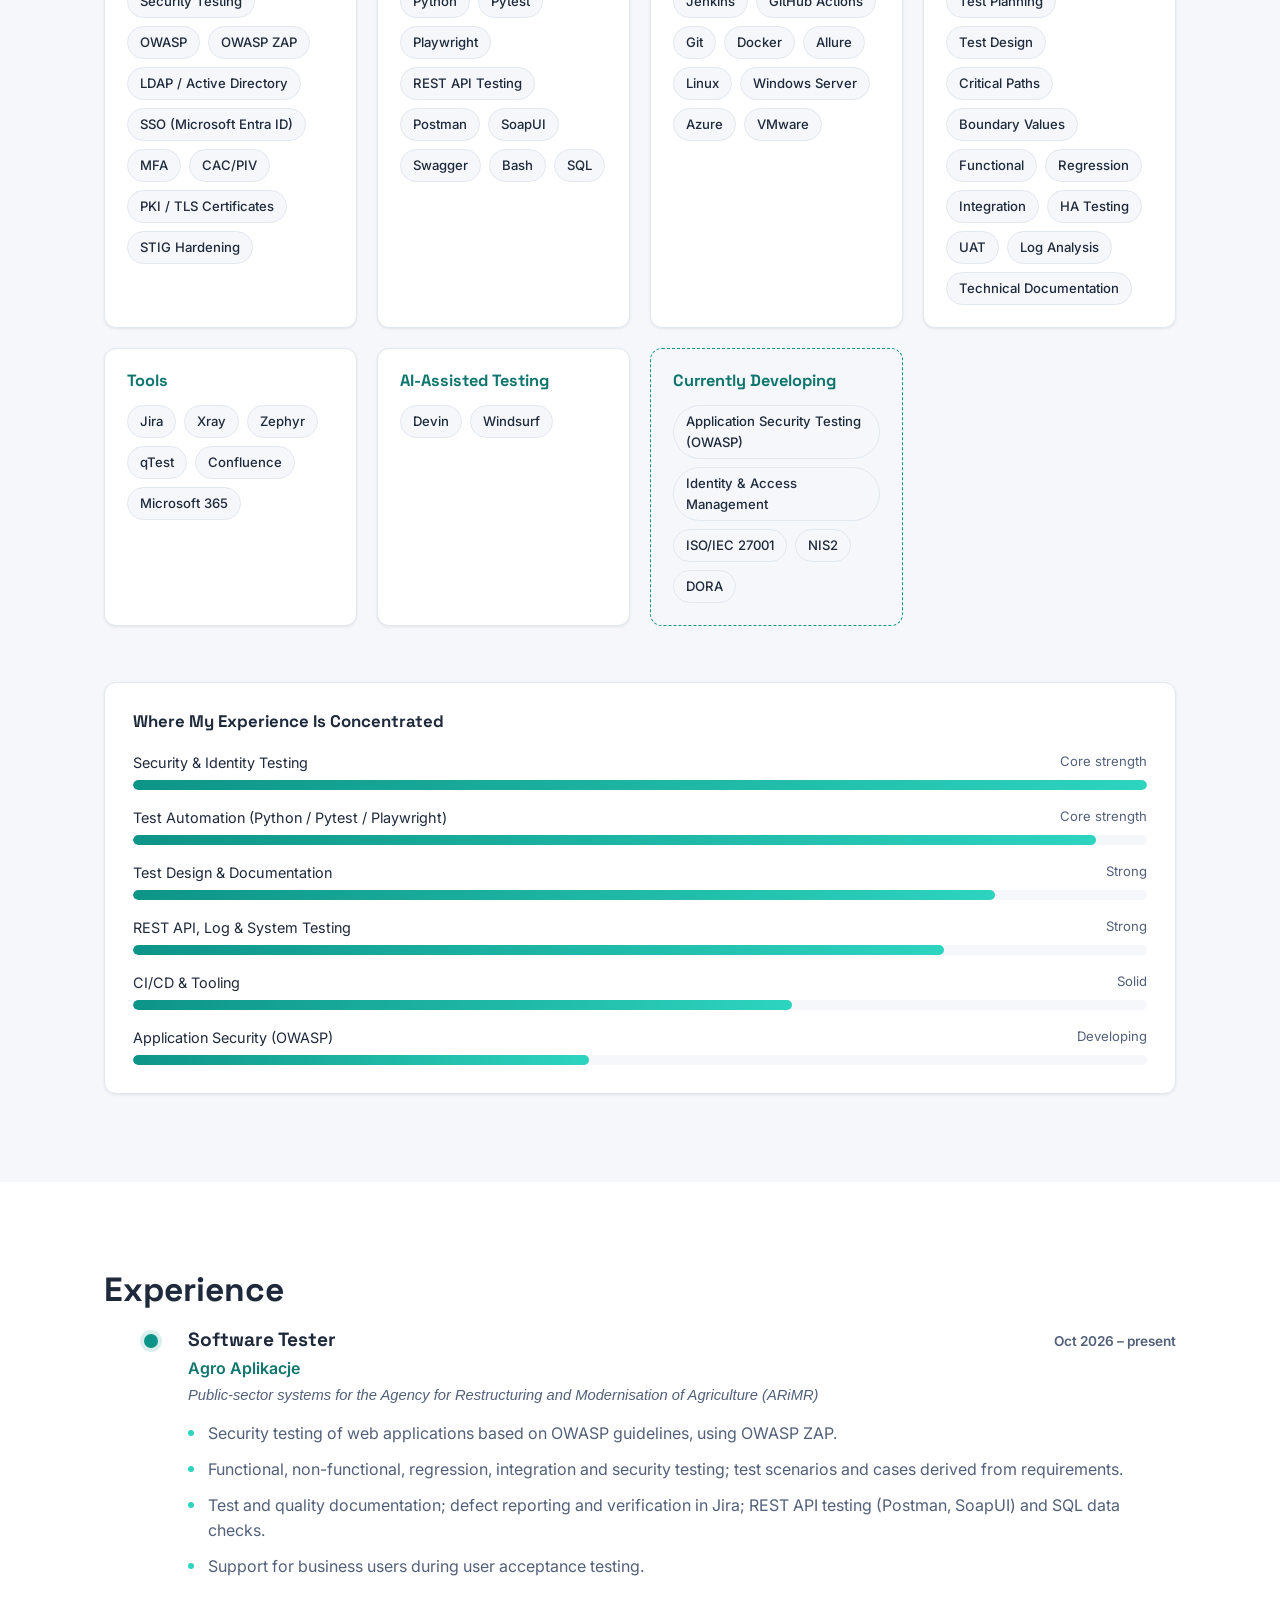
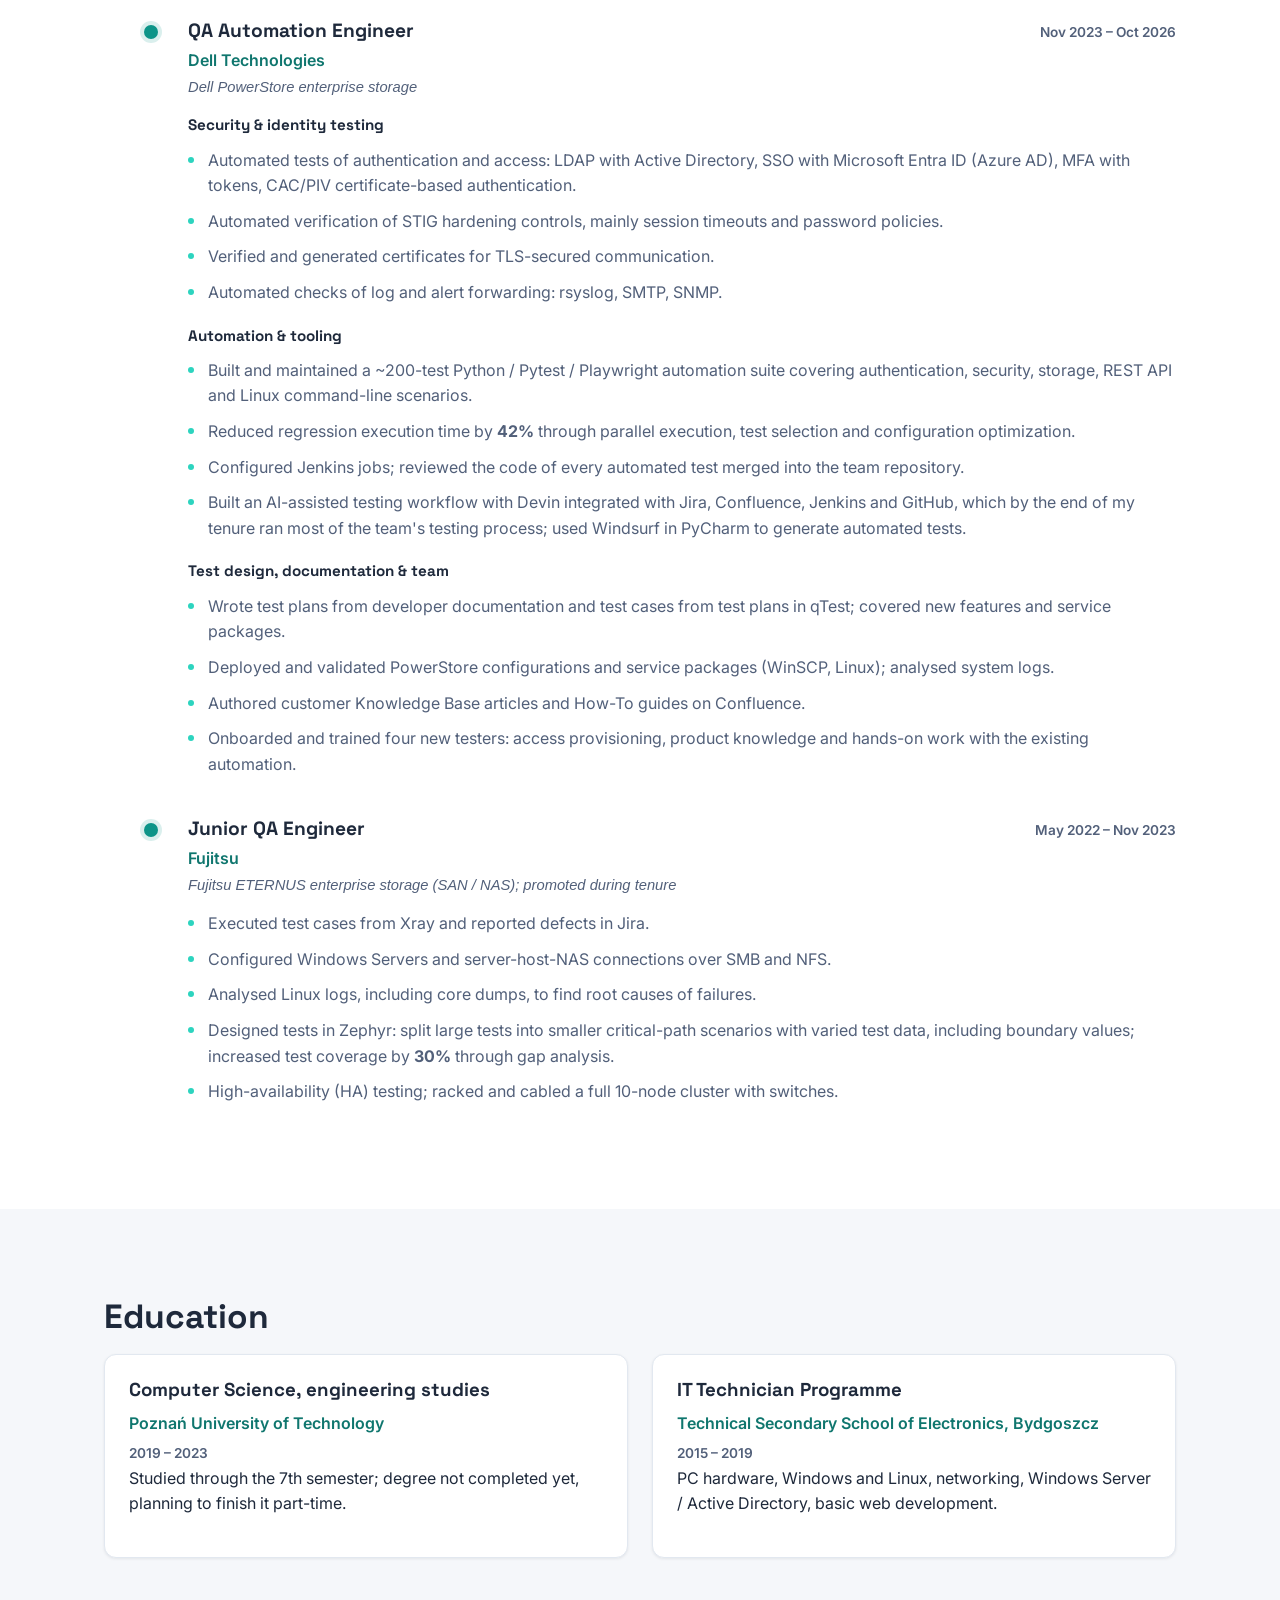
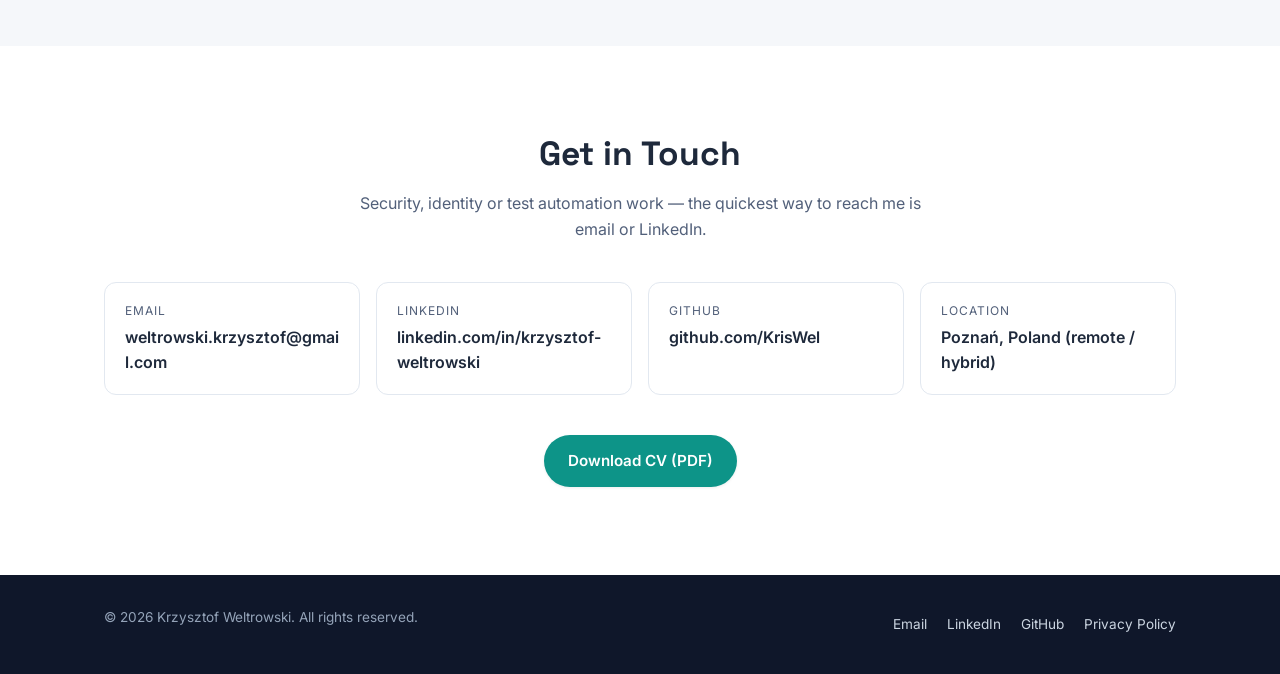
==== commit a89b2c22: "Hide ad slots until AdSense is set up Placeholder ad boxes looked unfinished on the live site. Both " ====
--- a/index.html
+++ b/index.html
@@ -133,23 +133,20 @@
     </div>
   </section>
 
-  <!-- AD SLOT 1 -->
+  <!-- AD SLOT 1 (banner) — disabled. To enable: delete this line and the closing line below, then fill in your AdSense IDs (see README).
   <div class="wrap">
     <div class="ad-slot ad-slot--banner">
       <span class="ad-slot__label">Advertisement</span>
-      <!--
-        GOOGLE ADSENSE unit — uncomment once you have a Publisher ID and Ad Unit slot ID.
-        <ins class="adsbygoogle"
-             style="display:block"
-             data-ad-client="ca-pub-XXXXXXXXXXXXXXXX"
-             data-ad-slot="XXXXXXXXXX"
-             data-ad-format="auto"
-             data-full-width-responsive="true"></ins>
-        <script>(adsbygoogle = window.adsbygoogle || []).push({});</script>
-      -->
-      <div class="ad-slot__placeholder">728×90 ad space</div>
+      <ins class="adsbygoogle"
+           style="display:block"
+           data-ad-client="ca-pub-XXXXXXXXXXXXXXXX"
+           data-ad-slot="XXXXXXXXXX"
+           data-ad-format="auto"
+           data-full-width-responsive="true"></ins>
+      <script>(adsbygoogle = window.adsbygoogle || []).push({});</script>
     </div>
   </div>
+  END AD SLOT 1 -->
 
   <!-- ABOUT -->
   <section class="section" id="about">
@@ -349,23 +346,20 @@
     </div>
   </section>
 
-  <!-- AD SLOT 2 -->
+  <!-- AD SLOT 2 (in-content) — disabled. To enable: delete this line and the closing line below, then fill in your AdSense IDs (see README).
   <div class="wrap">
     <div class="ad-slot ad-slot--rect">
       <span class="ad-slot__label">Advertisement</span>
-      <!--
-        GOOGLE ADSENSE unit — uncomment once you have a Publisher ID and Ad Unit slot ID.
-        <ins class="adsbygoogle"
-             style="display:block"
-             data-ad-client="ca-pub-XXXXXXXXXXXXXXXX"
-             data-ad-slot="XXXXXXXXXX"
-             data-ad-format="auto"
-             data-full-width-responsive="true"></ins>
-        <script>(adsbygoogle = window.adsbygoogle || []).push({});</script>
-      -->
-      <div class="ad-slot__placeholder">336×280 ad space</div>
+      <ins class="adsbygoogle"
+           style="display:block"
+           data-ad-client="ca-pub-XXXXXXXXXXXXXXXX"
+           data-ad-slot="XXXXXXXXXX"
+           data-ad-format="auto"
+           data-full-width-responsive="true"></ins>
+      <script>(adsbygoogle = window.adsbygoogle || []).push({});</script>
     </div>
   </div>
+  END AD SLOT 2 -->
 
   <!-- EDUCATION -->
   <section class="section section-alt" id="education">
